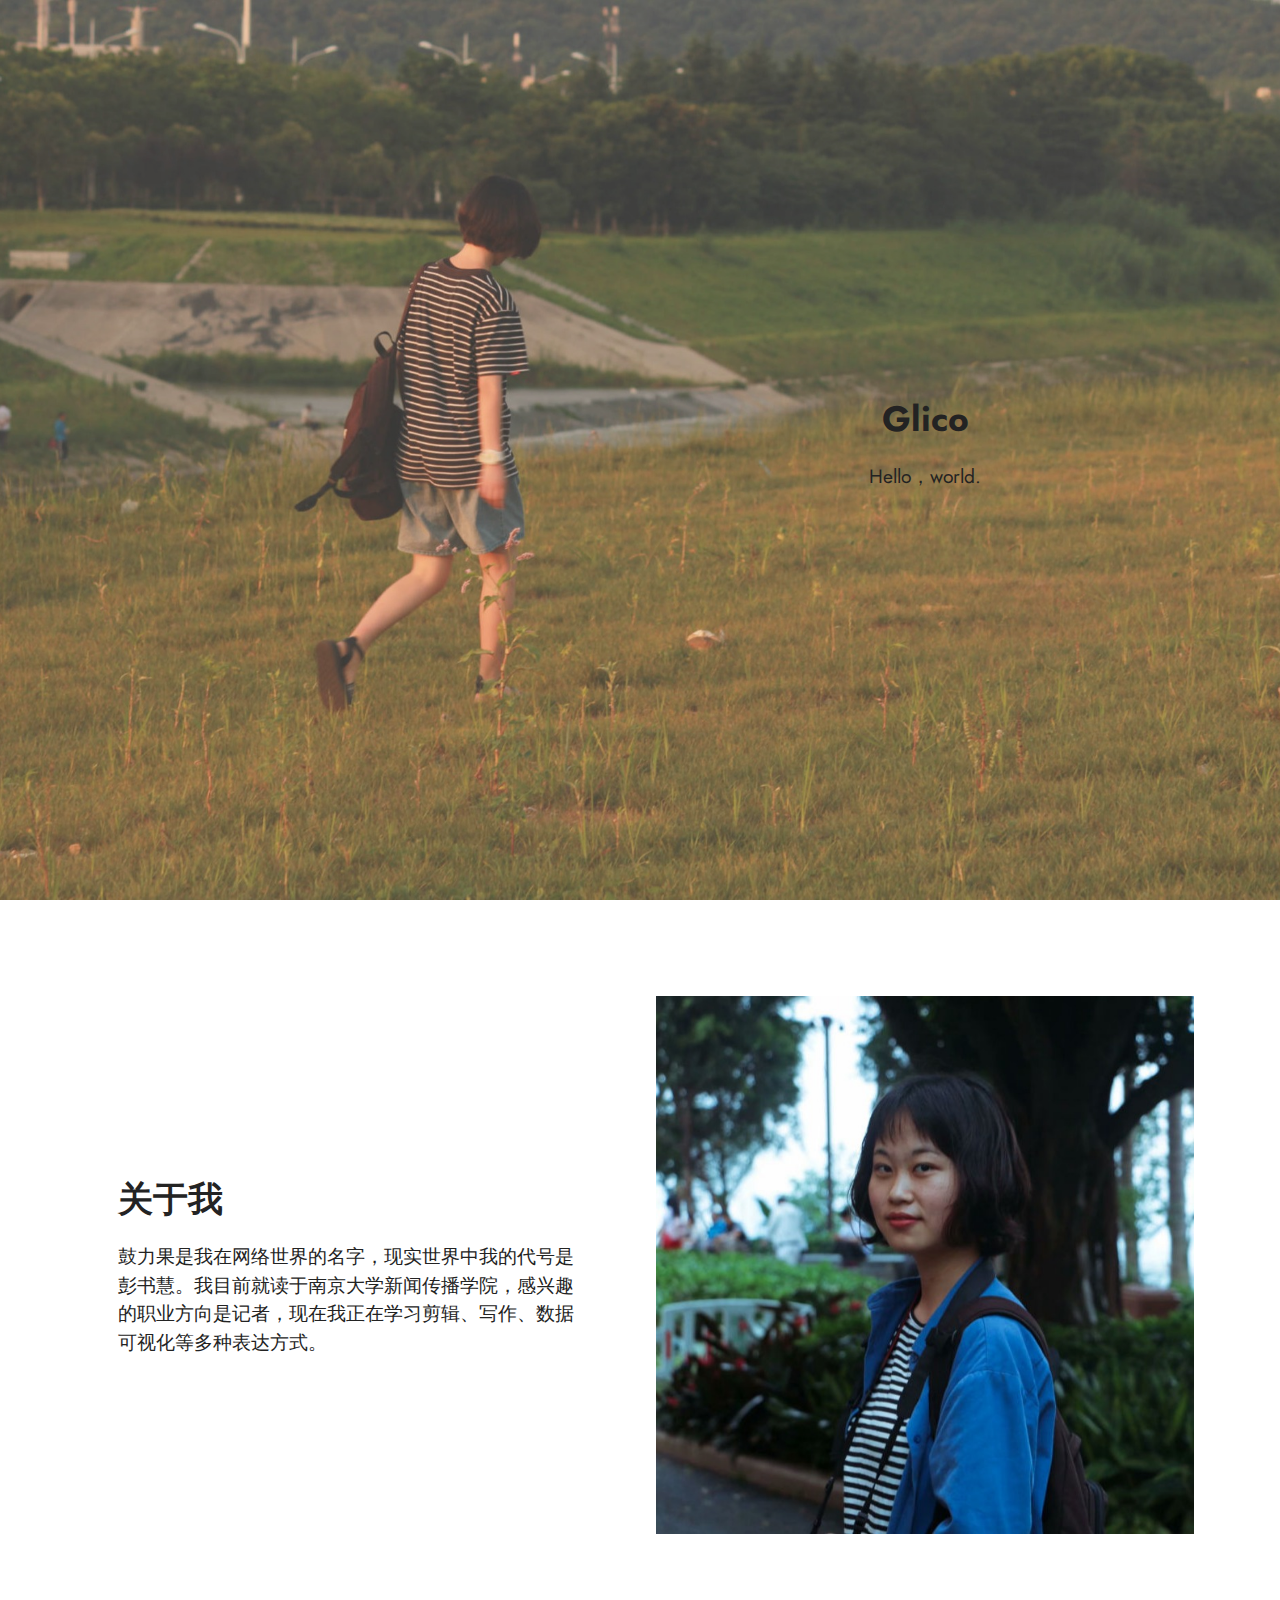
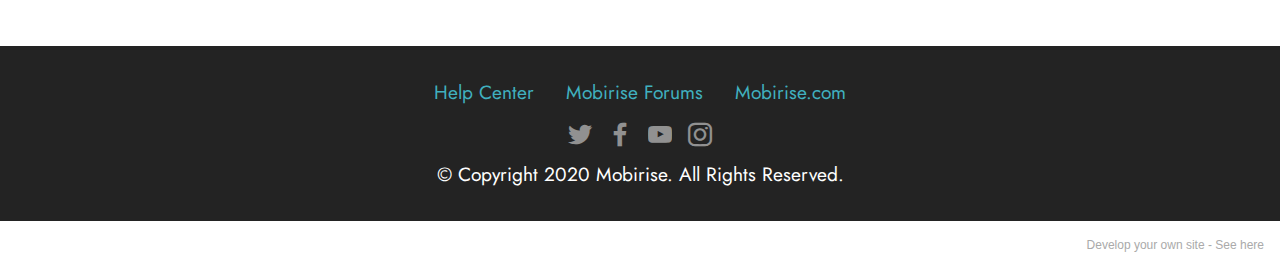
==== index.html @ 505bf42c "1st" ====
<!DOCTYPE html>
<html  >
<head>
  <!-- Site made with Mobirise Website Builder v5.1.4, https://mobirise.com -->
  <meta charset="UTF-8">
  <meta http-equiv="X-UA-Compatible" content="IE=edge">
  <meta name="generator" content="Mobirise v5.1.4, mobirise.com">
  <meta name="viewport" content="width=device-width, initial-scale=1, minimum-scale=1">
  <link rel="shortcut icon" href="assets/images/logo5.png" type="image/x-icon">
  <meta name="description" content="">
  
  
  <title>Github个人网站</title>
  <link rel="stylesheet" href="assets/tether/tether.min.css">
  <link rel="stylesheet" href="assets/bootstrap/css/bootstrap.min.css">
  <link rel="stylesheet" href="assets/bootstrap/css/bootstrap-grid.min.css">
  <link rel="stylesheet" href="assets/bootstrap/css/bootstrap-reboot.min.css">
  <link rel="stylesheet" href="assets/socicon/css/styles.css">
  <link rel="stylesheet" href="assets/theme/css/style.css">
  <link rel="preload" as="style" href="assets/mobirise/css/mbr-additional.css"><link rel="stylesheet" href="assets/mobirise/css/mbr-additional.css" type="text/css">
  
  
  
  
</head>
<body>
  
  <section class="header3 cid-saPXo92WMs mbr-fullscreen" id="header3-p">

    

    <div class="mbr-overlay" style="opacity: 0.2; background-color: rgb(255, 255, 255);"></div>

    <div class="align-center container">
        <div class="row justify-content-end">
            <div class="col-12 col-lg-6">
                <h1 class="mbr-section-title mbr-fonts-style mb-3 display-5"><strong>Glico</strong></h1>
                
                <p class="mbr-text mbr-fonts-style display-7">Hello，world.</p><p></p><p></p>
                
            </div>
        </div>
    </div>
</section>

<section class="image2 cid-saPY6BIhew" id="image2-s">
    

    

    <div class="container">
        <div class="row align-items-center">
            <div class="col-12 col-lg-6">
                <div class="image-wrapper">
                    <img src="assets/images/psb2-1-1076x717.jpeg" alt="Mobirise">
                    <p class="mbr-description mbr-fonts-style mt-2 align-center display-4"></p>
                </div>
            </div>
            <div class="col-12 col-lg">
                <div class="text-wrapper">
                    <h3 class="mbr-section-title mbr-fonts-style mb-3 display-5">
                        <strong>关于我</strong></h3>
                    <p class="mbr-text mbr-fonts-style display-7">鼓力果是我在网络世界的名字，现实世界中我的代号是彭书慧。我目前就读于南京大学新闻传播学院，感兴趣的职业方向是记者，现在我正在学习剪辑、写作、数据可视化等多种表达方式。<br></p>
                </div>
            </div>
        </div>
    </div>
</section>

<section class="footer3 cid-s48P1Icc8J" once="footers" id="footer3-i">

    

    

    <div class="container">
        <div class="media-container-row align-center mbr-white">
            <div class="row row-links">
                <ul class="foot-menu">
                    
                    
                    
                    
                    
                <li class="foot-menu-item mbr-fonts-style display-7"><a href="https://mobirise.com/help/" class="text-success">Help Center</a></li><li class="foot-menu-item mbr-fonts-style display-7"><a href="http://forums.mobirise.com/" class="text-success">Mobirise Forums</a></li><li class="foot-menu-item mbr-fonts-style display-7"><a href="https://mobirise.com/" class="text-success">Mobirise.com</a></li></ul>
            </div>
            <div class="row social-row">
                <div class="social-list align-right pb-2">
                    
                    
                    
                    
                    
                    
                <div class="soc-item">
                        <a href="https://twitter.com/mobirise" target="_blank">
                            <span class="socicon-twitter socicon mbr-iconfont mbr-iconfont-social"></span>
                        </a>
                    </div><div class="soc-item">
                        <a href="https://www.facebook.com/pages/Mobirise/1616226671953247" target="_blank">
                            <span class="socicon-facebook socicon mbr-iconfont mbr-iconfont-social"></span>
                        </a>
                    </div><div class="soc-item">
                        <a href="https://www.youtube.com/c/mobirise" target="_blank">
                            <span class="socicon-youtube socicon mbr-iconfont mbr-iconfont-social"></span>
                        </a>
                    </div><div class="soc-item">
                        <a href="https://instagram.com/mobirise" target="_blank">
                            <span class="mbr-iconfont mbr-iconfont-social socicon-instagram socicon"></span>
                        </a>
                    </div></div>
            </div>
            <div class="row row-copirayt">
                <p class="mbr-text mb-0 mbr-fonts-style mbr-white align-center display-7">
                    © Copyright 2020 Mobirise. All Rights Reserved.
                </p>
            </div>
        </div>
    </div>
</section><section style="background-color: #fff; font-family: -apple-system, BlinkMacSystemFont, 'Segoe UI', 'Roboto', 'Helvetica Neue', Arial, sans-serif; color:#aaa; font-size:12px; padding: 0; align-items: center; display: flex;"><a href="https://mobirise.site/b" style="flex: 1 1; height: 3rem; padding-left: 1rem;"></a><p style="flex: 0 0 auto; margin:0; padding-right:1rem;">Develop your own site - <a href="https://mobirise.site/w" style="color:#aaa;">See here</a></p></section><script src="assets/web/assets/jquery/jquery.min.js"></script>  <script src="assets/popper/popper.min.js"></script>  <script src="assets/tether/tether.min.js"></script>  <script src="assets/bootstrap/js/bootstrap.min.js"></script>  <script src="assets/smoothscroll/smooth-scroll.js"></script>  <script src="assets/theme/js/script.js"></script>  
  
  
</body>
</html>
---- assets/socicon/css/styles.css ----
@charset "UTF-8";

@font-face {
  font-family: 'Socicon';
  src:  url('../fonts/socicon.eot');
  src:  url('../fonts/socicon.eot?#iefix') format('embedded-opentype'),
    url('../fonts/socicon.woff2') format('woff2'),
    url('../fonts/socicon.ttf') format('truetype'),
    url('../fonts/socicon.woff') format('woff'),
    url('../fonts/socicon.svg#socicon') format('svg');
  font-weight: normal;
  font-style: normal;
}

[data-icon]:before {
  font-family: "socicon" !important;
  content: attr(data-icon);
  font-style: normal !important;
  font-weight: normal !important;
  font-variant: normal !important;
  text-transform: none !important;
  speak: none;
  line-height: 1;
  -webkit-font-smoothing: antialiased;
  -moz-osx-font-smoothing: grayscale;
}

[class^="socicon-"], [class*=" socicon-"] {
  /* use !important to prevent issues with browser extensions that change fonts */
  font-family: 'Socicon' !important;
  speak: none;
  font-style: normal;
  font-weight: normal;
  font-variant: normal;
  text-transform: none;
  line-height: 1;

  /* Better Font Rendering =========== */
  -webkit-font-smoothing: antialiased;
  -moz-osx-font-smoothing: grayscale;
}

.socicon-eitaa:before {
  content: "\e97c";
}
.socicon-soroush:before {
  content: "\e97d";
}
.socicon-bale:before {
  content: "\e97e";
}
.socicon-zazzle:before {
  content: "\e97b";
}
.socicon-society6:before {
  content: "\e97a";
}
.socicon-redbubble:before {
  content: "\e979";
}
.socicon-avvo:before {
  content: "\e978";
}
.socicon-stitcher:before {
  content: "\e977";
}
.socicon-googlehangouts:before {
  content: "\e974";
}
.socicon-dlive:before {
  content: "\e975";
}
.socicon-vsco:before {
  content: "\e976";
}
.socicon-flipboard:before {
  content: "\e973";
}
.socicon-ubuntu:before {
  content: "\e958";
}
.socicon-artstation:before {
  content: "\e959";
}
.socicon-invision:before {
  content: "\e95a";
}
.socicon-torial:before {
  content: "\e95b";
}
.socicon-collectorz:before {
  content: "\e95c";
}
.socicon-seenthis:before {
  content: "\e95d";
}
.socicon-googleplaymusic:before {
  content: "\e95e";
}
.socicon-debian:before {
  content: "\e95f";
}
.socicon-filmfreeway:before {
  content: "\e960";
}
.socicon-gnome:before {
  content: "\e961";
}
.socicon-itchio:before {
  content: "\e962";
}
.socicon-jamendo:before {
  content: "\e963";
}
.socicon-mix:before {
  content: "\e964";
}
.socicon-sharepoint:before {
  content: "\e965";
}
.socicon-tinder:before {
  content: "\e966";
}
.socicon-windguru:before {
  content: "\e967";
}
.socicon-cdbaby:before {
  content: "\e968";
}
.socicon-elementaryos:before {
  content: "\e969";
}
.socicon-stage32:before {
  content: "\e96a";
}
.socicon-tiktok:before {
  content: "\e96b";
}
.socicon-gitter:before {
  content: "\e96c";
}
.socicon-letterboxd:before {
  content: "\e96d";
}
.socicon-threema:before {
  content: "\e96e";
}
.socicon-splice:before {
  content: "\e96f";
}
.socicon-metapop:before {
  content: "\e970";
}
.socicon-naver:before {
  content: "\e971";
}
.socicon-remote:before {
  content: "\e972";
}
.socicon-internet:before {
  content: "\e957";
}
.socicon-moddb:before {
  content: "\e94b";
}
.socicon-indiedb:before {
  content: "\e94c";
}
.socicon-traxsource:before {
  content: "\e94d";
}
.socicon-gamefor:before {
  content: "\e94e";
}
.socicon-pixiv:before {
  content: "\e94f";
}
.socicon-myanimelist:before {
  content: "\e950";
}
.socicon-blackberry:before {
  content: "\e951";
}
.socicon-wickr:before {
  content: "\e952";
}
.socicon-spip:before {
  content: "\e953";
}
.socicon-napster:before {
  content: "\e954";
}
.socicon-beatport:before {
  content: "\e955";
}
.socicon-hackerone:before {
  content: "\e956";
}
.socicon-hackernews:before {
  content: "\e946";
}
.socicon-smashwords:before {
  content: "\e947";
}
.socicon-kobo:before {
  content: "\e948";
}
.socicon-bookbub:before {
  content: "\e949";
}
.socicon-mailru:before {
  content: "\e94a";
}
.socicon-gitlab:before {
  content: "\e945";
}
.socicon-instructables:before {
  content: "\e944";
}
.socicon-portfolio:before {
  content: "\e943";
}
.socicon-codered:before {
  content: "\e940";
}
.socicon-origin:before {
  content: "\e941";
}
.socicon-nextdoor:before {
  content: "\e942";
}
.socicon-udemy:before {
  content: "\e93f";
}
.socicon-livemaster:before {
  content: "\e93e";
}
.socicon-crunchbase:before {
  content: "\e93b";
}
.socicon-homefy:before {
  content: "\e93c";
}
.socicon-calendly:before {
  content: "\e93d";
}
.socicon-realtor:before {
  content: "\e90f";
}
.socicon-tidal:before {
  content: "\e910";
}
.socicon-qobuz:before {
  content: "\e911";
}
.socicon-natgeo:before {
  content: "\e912";
}
.socicon-mastodon:before {
  content: "\e913";
}
.socicon-unsplash:before {
  content: "\e914";
}
.socicon-homeadvisor:before {
  content: "\e915";
}
.socicon-angieslist:before {
  content: "\e916";
}
.socicon-codepen:before {
  content: "\e917";
}
.socicon-slack:before {
  content: "\e918";
}
.socicon-openaigym:before {
  content: "\e919";
}
.socicon-logmein:before {
  content: "\e91a";
}
.socicon-fiverr:before {
  content: "\e91b";
}
.socicon-gotomeeting:before {
  content: "\e91c";
}
.socicon-aliexpress:before {
  content: "\e91d";
}
.socicon-guru:before {
  content: "\e91e";
}
.socicon-appstore:before {
  content: "\e91f";
}
.socicon-homes:before {
  content: "\e920";
}
.socicon-zoom:before {
  content: "\e921";
}
.socicon-alibaba:before {
  content: "\e922";
}
.socicon-craigslist:before {
  content: "\e923";
}
.socicon-wix:before {
  content: "\e924";
}
.socicon-redfin:before {
  content: "\e925";
}
.socicon-googlecalendar:before {
  content: "\e926";
}
.socicon-shopify:before {
  content: "\e927";
}
.socicon-freelancer:before {
  content: "\e928";
}
.socicon-seedrs:before {
  content: "\e929";
}
.socicon-bing:before {
  content: "\e92a";
}
.socicon-doodle:before {
  content: "\e92b";
}
.socicon-bonanza:before {
  content: "\e92c";
}
.socicon-squarespace:before {
  content: "\e92d";
}
.socicon-toptal:before {
  content: "\e92e";
}
.socicon-gust:before {
  content: "\e92f";
}
.socicon-ask:before {
  content: "\e930";
}
.socicon-trulia:before {
  content: "\e931";
}
.socicon-loomly:before {
  content: "\e932";
}
.socicon-ghost:before {
  content: "\e933";
}
.socicon-upwork:before {
  content: "\e934";
}
.socicon-fundable:before {
  content: "\e935";
}
.socicon-booking:before {
  content: "\e936";
}
.socicon-googlemaps:before {
  content: "\e937";
}
.socicon-zillow:before {
  content: "\e938";
}
.socicon-niconico:before {
  content: "\e939";
}
.socicon-toneden:before {
  content: "\e93a";
}
.socicon-augment:before {
  content: "\e908";
}
.socicon-bitbucket:before {
  content: "\e909";
}
.socicon-fyuse:before {
  content: "\e90a";
}
.socicon-yt-gaming:before {
  content: "\e90b";
}
.socicon-sketchfab:before {
  content: "\e90c";
}
.socicon-mobcrush:before {
  content: "\e90d";
}
.socicon-microsoft:before {
  content: "\e90e";
}
.socicon-pandora:before {
  content: "\e907";
}
.socicon-messenger:before {
  content: "\e906";
}
.socicon-gamewisp:before {
  content: "\e905";
}
.socicon-bloglovin:before {
  content: "\e904";
}
.socicon-tunein:before {
  content: "\e903";
}
.socicon-gamejolt:before {
  content: "\e901";
}
.socicon-trello:before {
  content: "\e902";
}
.socicon-spreadshirt:before {
  content: "\e900";
}
.socicon-500px:before {
  content: "\e000";
}
.socicon-8tracks:before {
  content: "\e001";
}
.socicon-airbnb:before {
  content: "\e002";
}
.socicon-alliance:before {
  content: "\e003";
}
.socicon-amazon:before {
  content: "\e004";
}
.socicon-amplement:before {
  content: "\e005";
}
.socicon-android:before {
  content: "\e006";
}
.socicon-angellist:before {
  content: "\e007";
}
.socicon-apple:before {
  content: "\e008";
}
.socicon-appnet:before {
  content: "\e009";
}
.socicon-baidu:before {
  content: "\e00a";
}
.socicon-bandcamp:before {
  content: "\e00b";
}
.socicon-battlenet:before {
  content: "\e00c";
}
.socicon-mixer:before {
  content: "\e00d";
}
.socicon-bebee:before {
  content: "\e00e";
}
.socicon-bebo:before {
  content: "\e00f";
}
.socicon-behance:before {
  content: "\e010";
}
.socicon-blizzard:before {
  content: "\e011";
}
.socicon-blogger:before {
  content: "\e012";
}
.socicon-buffer:before {
  content: "\e013";
}
.socicon-chrome:before {
  content: "\e014";
}
.socicon-coderwall:before {
  content: "\e015";
}
.socicon-curse:before {
  content: "\e016";
}
.socicon-dailymotion:before {
  content: "\e017";
}
.socicon-deezer:before {
  content: "\e018";
}
.socicon-delicious:before {
  content: "\e019";
}
.socicon-deviantart:before {
  content: "\e01a";
}
.socicon-diablo:before {
  content: "\e01b";
}
.socicon-digg:before {
  content: "\e01c";
}
.socicon-discord:before {
  content: "\e01d";
}
.socicon-disqus:before {
  content: "\e01e";
}
.socicon-douban:before {
  content: "\e01f";
}
.socicon-draugiem:before {
  content: "\e020";
}
.socicon-dribbble:before {
  content: "\e021";
}
.socicon-drupal:before {
  content: "\e022";
}
.socicon-ebay:before {
  content: "\e023";
}
.socicon-ello:before {
  content: "\e024";
}
.socicon-endomodo:before {
  content: "\e025";
}
.socicon-envato:before {
  content: "\e026";
}
.socicon-etsy:before {
  content: "\e027";
}
.socicon-facebook:before {
  content: "\e028";
}
.socicon-feedburner:before {
  content: "\e029";
}
.socicon-filmweb:before {
  content: "\e02a";
}
.socicon-firefox:before {
  content: "\e02b";
}
.socicon-flattr:before {
  content: "\e02c";
}
.socicon-flickr:before {
  content: "\e02d";
}
.socicon-formulr:before {
  content: "\e02e";
}
.socicon-forrst:before {
  content: "\e02f";
}
.socicon-foursquare:before {
  content: "\e030";
}
.socicon-friendfeed:before {
  content: "\e031";
}
.socicon-github:before {
  content: "\e032";
}
.socicon-goodreads:before {
  content: "\e033";
}
.socicon-google:before {
  content: "\e034";
}
.socicon-googlescholar:before {
  content: "\e035";
}
.socicon-googlegroups:before {
  content: "\e036";
}
.socicon-googlephotos:before {
  content: "\e037";
}
.socicon-googleplus:before {
  content: "\e038";
}
.socicon-grooveshark:before {
  content: "\e039";
}
.socicon-hackerrank:before {
  content: "\e03a";
}
.socicon-hearthstone:before {
  content: "\e03b";
}
.socicon-hellocoton:before {
  content: "\e03c";
}
.socicon-heroes:before {
  content: "\e03d";
}
.socicon-smashcast:before {
  content: "\e03e";
}
.socicon-horde:before {
  content: "\e03f";
}
.socicon-houzz:before {
  content: "\e040";
}
.socicon-icq:before {
  content: "\e041";
}
.socicon-identica:before {
  content: "\e042";
}
.socicon-imdb:before {
  content: "\e043";
}
.socicon-instagram:before {
  content: "\e044";
}
.socicon-issuu:before {
  content: "\e045";
}
.socicon-istock:before {
  content: "\e046";
}
.socicon-itunes:before {
  content: "\e047";
}
.socicon-keybase:before {
  content: "\e048";
}
.socicon-lanyrd:before {
  content: "\e049";
}
.socicon-lastfm:before {
  content: "\e04a";
}
.socicon-line:before {
  content: "\e04b";
}
.socicon-linkedin:before {
  content: "\e04c";
}
.socicon-livejournal:before {
  content: "\e04d";
}
.socicon-lyft:before {
  content: "\e04e";
}
.socicon-macos:before {
  content: "\e04f";
}
.socicon-mail:before {
  content: "\e050";
}
.socicon-medium:before {
  content: "\e051";
}
.socicon-meetup:before {
  content: "\e052";
}
.socicon-mixcloud:before {
  content: "\e053";
}
.socicon-modelmayhem:before {
  content: "\e054";
}
.socicon-mumble:before {
  content: "\e055";
}
.socicon-myspace:before {
  content: "\e056";
}
.socicon-newsvine:before {
  content: "\e057";
}
.socicon-nintendo:before {
  content: "\e058";
}
.socicon-npm:before {
  content: "\e059";
}
.socicon-odnoklassniki:before {
  content: "\e05a";
}
.socicon-openid:before {
  content: "\e05b";
}
.socicon-opera:before {
  content: "\e05c";
}
.socicon-outlook:before {
  content: "\e05d";
}
.socicon-overwatch:before {
  content: "\e05e";
}
.socicon-patreon:before {
  content: "\e05f";
}
.socicon-paypal:before {
  content: "\e060";
}
.socicon-periscope:before {
  content: "\e061";
}
.socicon-persona:before {
  content: "\e062";
}
.socicon-pinterest:before {
  content: "\e063";
}
.socicon-play:before {
  content: "\e064";
}
.socicon-player:before {
  content: "\e065";
}
.socicon-playstation:before {
  content: "\e066";
}
.socicon-pocket:before {
  content: "\e067";
}
.socicon-qq:before {
  content: "\e068";
}
.socicon-quora:before {
  content: "\e069";
}
.socicon-raidcall:before {
  content: "\e06a";
}
.socicon-ravelry:before {
  content: "\e06b";
}
.socicon-reddit:before {
  content: "\e06c";
}
.socicon-renren:before {
  content: "\e06d";
}
.socicon-researchgate:before {
  content: "\e06e";
}
.socicon-residentadvisor:before {
  content: "\e06f";
}
.socicon-reverbnation:before {
  content: "\e070";
}
.socicon-rss:before {
  content: "\e071";
}
.socicon-sharethis:before {
  content: "\e072";
}
.socicon-skype:before {
  content: "\e073";
}
.socicon-slideshare:before {
  content: "\e074";
}
.socicon-smugmug:before {
  content: "\e075";
}
.socicon-snapchat:before {
  content: "\e076";
}
.socicon-songkick:before {
  content: "\e077";
}
.socicon-soundcloud:before {
  content: "\e078";
}
.socicon-spotify:before {
  content: "\e079";
}
.socicon-stackexchange:before {
  content: "\e07a";
}
.socicon-stackoverflow:before {
  content: "\e07b";
}
.socicon-starcraft:before {
  content: "\e07c";
}
.socicon-stayfriends:before {
  content: "\e07d";
}
.socicon-steam:before {
  content: "\e07e";
}
.socicon-storehouse:before {
  content: "\e07f";
}
.socicon-strava:before {
  content: "\e080";
}
.socicon-streamjar:before {
  content: "\e081";
}
.socicon-stumbleupon:before {
  content: "\e082";
}
.socicon-swarm:before {
  content: "\e083";
}
.socicon-teamspeak:before {
  content: "\e084";
}
.socicon-teamviewer:before {
  content: "\e085";
}
.socicon-technorati:before {
  content: "\e086";
}
.socicon-telegram:before {
  content: "\e087";
}
.socicon-tripadvisor:before {
  content: "\e088";
}
.socicon-tripit:before {
  content: "\e089";
}
.socicon-triplej:before {
  content: "\e08a";
}
.socicon-tumblr:before {
  content: "\e08b";
}
.socicon-twitch:before {
  content: "\e08c";
}
.socicon-twitter:before {
  content: "\e08d";
}
.socicon-uber:before {
  content: "\e08e";
}
.socicon-ventrilo:before {
  content: "\e08f";
}
.socicon-viadeo:before {
  content: "\e090";
}
.socicon-viber:before {
  content: "\e091";
}
.socicon-viewbug:before {
  content: "\e092";
}
.socicon-vimeo:before {
  content: "\e093";
}
.socicon-vine:before {
  content: "\e094";
}
.socicon-vkontakte:before {
  content: "\e095";
}
.socicon-warcraft:before {
  content: "\e096";
}
.socicon-wechat:before {
  content: "\e097";
}
.socicon-weibo:before {
  content: "\e098";
}
.socicon-whatsapp:before {
  content: "\e099";
}
.socicon-wikipedia:before {
  content: "\e09a";
}
.socicon-windows:before {
  content: "\e09b";
}
.socicon-wordpress:before {
  content: "\e09c";
}
.socicon-wykop:before {
  content: "\e09d";
}
.socicon-xbox:before {
  content: "\e09e";
}
.socicon-xing:before {
  content: "\e09f";
}
.socicon-yahoo:before {
  content: "\e0a0";
}
.socicon-yammer:before {
  content: "\e0a1";
}
.socicon-yandex:before {
  content: "\e0a2";
}
.socicon-yelp:before {
  content: "\e0a3";
}
.socicon-younow:before {
  content: "\e0a4";
}
.socicon-youtube:before {
  content: "\e0a5";
}
.socicon-zapier:before {
  content: "\e0a6";
}
.socicon-zerply:before {
  content: "\e0a7";
}
.socicon-zomato:before {
  content: "\e0a8";
}
.socicon-zynga:before {
  content: "\e0a9";
}
---- assets/theme/css/style.css ----
section {
  background-color: #ffffff;
}

body {
  font-style: normal;
  line-height: 1.5;
  font-weight: 400;
  color: #232323;
  position: relative;
}

section,
.container,
.container-fluid {
  position: relative;
  word-wrap: break-word;
}

a.mbr-iconfont:hover {
  text-decoration: none;
}

.article .lead p,
.article .lead ul,
.article .lead ol,
.article .lead pre,
.article .lead blockquote {
  margin-bottom: 0;
}

a {
  font-style: normal;
  font-weight: 400;
  cursor: pointer;
}

a, a:hover {
  text-decoration: none;
}

.mbr-section-title {
  font-style: normal;
  line-height: 1.3;
}

.mbr-section-subtitle {
  line-height: 1.3;
}

.mbr-text {
  font-style: normal;
  line-height: 1.7;
}

h1,
h2,
h3,
h4,
h5,
h6,
.display-1,
.display-2,
.display-4,
.display-5,
.display-7,
span,
p,
a {
  line-height: 1;
  word-break: break-word;
  word-wrap: break-word;
  font-weight: 400;
}

b,
strong {
  font-weight: bold;
}

input:-webkit-autofill, input:-webkit-autofill:hover, input:-webkit-autofill:focus, input:-webkit-autofill:active {
  transition-delay: 9999s;
  transition-property: background-color, color;
}

textarea[type="hidden"] {
  display: none;
}

section {
  background-position: 50% 50%;
  background-repeat: no-repeat;
  background-size: cover;
}

section .mbr-background-video,
section .mbr-background-video-preview {
  position: absolute;
  bottom: 0;
  left: 0;
  right: 0;
  top: 0;
}

.hidden {
  visibility: hidden;
}

.mbr-z-index20 {
  z-index: 20;
}

/*! Base colors */
.mbr-white {
  color: #ffffff;
}

.mbr-black {
  color: #111111;
}

.mbr-bg-white {
  background-color: #ffffff;
}

.mbr-bg-black {
  background-color: #000000;
}

/*! Text-aligns */
.align-left {
  text-align: left;
}

.align-center {
  text-align: center;
}

.align-right {
  text-align: right;
}

/*! Font-weight  */
.mbr-light {
  font-weight: 300;
}

.mbr-regular {
  font-weight: 400;
}

.mbr-semibold {
  font-weight: 500;
}

.mbr-bold {
  font-weight: 700;
}

/*! Media  */
.media-content {
  flex-basis: 100%;
}

.media-container-row {
  display: flex;
  flex-direction: row;
  flex-wrap: wrap;
  justify-content: center;
  align-content: center;
  align-items: start;
}

.media-container-row .media-size-item {
  width: 400px;
}

.media-container-column {
  display: flex;
  flex-direction: column;
  flex-wrap: wrap;
  justify-content: center;
  align-content: center;
  align-items: stretch;
}

.media-container-column > * {
  width: 100%;
}

@media (min-width: 992px) {
  .media-container-row {
    flex-wrap: nowrap;
  }
}

figure {
  margin-bottom: 0;
  overflow: hidden;
}

figure[mbr-media-size] {
  transition: width 0.1s;
}

img,
iframe {
  display: block;
  width: 100%;
}

.card {
  background-color: transparent;
  border: none;
}

.card-box {
  width: 100%;
}

.card-img {
  text-align: center;
  flex-shrink: 0;
  -webkit-flex-shrink: 0;
}

.media {
  max-width: 100%;
  margin: 0 auto;
}

.mbr-figure {
  align-self: center;
}

.media-container > div {
  max-width: 100%;
}

.mbr-figure img,
.card-img img {
  width: 100%;
}

@media (max-width: 991px) {
  .media-size-item {
    width: auto !important;
  }
  .media {
    width: auto;
  }
  .mbr-figure {
    width: 100% !important;
  }
}

/*! Buttons */
.mbr-section-btn {
  margin-left: -0.6rem;
  margin-right: -0.6rem;
  font-size: 0;
}

.btn {
  font-weight: 600;
  border-width: 1px;
  font-style: normal;
  margin: 0.6rem 0.6rem;
  white-space: normal;
  transition: all 0.2s ease-in-out;
  display: inline-flex;
  align-items: center;
  justify-content: center;
  word-break: break-word;
}

.btn-sm {
  font-weight: 600;
  letter-spacing: 0px;
  transition: all 0.3s ease-in-out;
}

.btn-md {
  font-weight: 600;
  letter-spacing: 0px;
  transition: all 0.3s ease-in-out;
}

.btn-lg {
  font-weight: 600;
  letter-spacing: 0px;
  transition: all 0.3s ease-in-out;
}

.btn-form {
  margin: 0;
}

.btn-form:hover {
  cursor: pointer;
}

nav .mbr-section-btn {
  margin-left: 0rem;
  margin-right: 0rem;
}

/*! Btn icon margin */
.btn .mbr-iconfont,
.btn.btn-sm .mbr-iconfont {
  order: 1;
  cursor: pointer;
  margin-left: 0.5rem;
  vertical-align: sub;
}

.btn.btn-md .mbr-iconfont,
.btn.btn-md .mbr-iconfont {
  margin-left: 0.8rem;
}

.mbr-regular {
  font-weight: 400;
}

.mbr-semibold {
  font-weight: 500;
}

.mbr-bold {
  font-weight: 700;
}

[type="submit"] {
  -webkit-appearance: none;
}

/*! Full-screen */
.mbr-fullscreen .mbr-overlay {
  min-height: 100vh;
}

.mbr-fullscreen {
  display: flex;
  display: -moz-flex;
  display: -ms-flex;
  display: -o-flex;
  align-items: center;
  min-height: 100vh;
  padding-top: 3rem;
  padding-bottom: 3rem;
}

/*! Map */
.map {
  height: 25rem;
  position: relative;
}

.map iframe {
  width: 100%;
  height: 100%;
}

/*! Scroll to top arrow */
.mbr-arrow-up {
  bottom: 25px;
  right: 90px;
  position: fixed;
  text-align: right;
  z-index: 5000;
  color: #ffffff;
  font-size: 32px;
}

.mbr-arrow-up a {
  background: rgba(0, 0, 0, 0.2);
  border-radius: 50%;
  color: #fff;
  display: inline-block;
  height: 60px;
  width: 60px;
  outline-style: none !important;
  position: relative;
  text-decoration: none;
  transition: all 0.3s ease-in-out;
  cursor: pointer;
  text-align: center;
}

.mbr-arrow-up a:hover {
  background-color: rgba(0, 0, 0, 0.4);
}

.mbr-arrow-up a i {
  line-height: 60px;
}

.mbr-arrow-up-icon {
  display: block;
  color: #fff;
}

.mbr-arrow-up-icon::before {
  content: "\203a";
  display: inline-block;
  font-family: serif;
  font-size: 32px;
  line-height: 1;
  font-style: normal;
  position: relative;
  top: 6px;
  left: -4px;
  -webkit-transform: rotate(-90deg);
          transform: rotate(-90deg);
}

/*! Arrow Down */
.mbr-arrow {
  position: absolute;
  bottom: 45px;
  left: 50%;
  width: 60px;
  height: 60px;
  cursor: pointer;
  background-color: rgba(80, 80, 80, 0.5);
  border-radius: 50%;
  -webkit-transform: translateX(-50%);
          transform: translateX(-50%);
}

@media (max-width: 767px) {
  .mbr-arrow {
    display: none;
  }
}

.mbr-arrow > a {
  display: inline-block;
  text-decoration: none;
  outline-style: none;
  -webkit-animation: arrowdown 1.7s ease-in-out infinite;
          animation: arrowdown 1.7s ease-in-out infinite;
  color: #ffffff;
}

.mbr-arrow > a > i {
  position: absolute;
  top: -2px;
  left: 15px;
  font-size: 2rem;
}

#scrollToTop a i::before {
  content: "";
  position: absolute;
  display: block;
  border-bottom: 3px solid #fff;
  border-left: 3px solid #fff;
  width: 40%;
  height: 40%;
  left: 50%;
  top: 50%;
  -webkit-transform: rotate(135deg);
  transform: translateY(-30%) translateX(-50%) rotate(135deg);
}

@keyframes arrowdown {
  0% {
    -webkit-transform: translateY(0px);
            transform: translateY(0px);
  }
  50% {
    -webkit-transform: translateY(-5px);
            transform: translateY(-5px);
  }
  100% {
    -webkit-transform: translateY(0px);
            transform: translateY(0px);
  }
}

@-webkit-keyframes arrowdown {
  0% {
    -webkit-transform: translateY(0px);
            transform: translateY(0px);
  }
  50% {
    -webkit-transform: translateY(-5px);
            transform: translateY(-5px);
  }
  100% {
    -webkit-transform: translateY(0px);
            transform: translateY(0px);
  }
}

@media (max-width: 500px) {
  .mbr-arrow-up {
    left: 50%;
    right: auto;
  }
}

/*Gradients animation*/
@keyframes gradient-animation {
  from {
    background-position: 0% 100%;
    -webkit-animation-timing-function: ease-in-out;
            animation-timing-function: ease-in-out;
  }
  to {
    background-position: 100% 0%;
    -webkit-animation-timing-function: ease-in-out;
            animation-timing-function: ease-in-out;
  }
}

@-webkit-keyframes gradient-animation {
  from {
    background-position: 0% 100%;
    -webkit-animation-timing-function: ease-in-out;
            animation-timing-function: ease-in-out;
  }
  to {
    background-position: 100% 0%;
    -webkit-animation-timing-function: ease-in-out;
            animation-timing-function: ease-in-out;
  }
}

.bg-gradient {
  background-size: 200% 200%;
  animation: gradient-animation 5s infinite alternate;
  -webkit-animation: gradient-animation 5s infinite alternate;
}

.menu .navbar-brand {
  display: -webkit-flex;
}

.menu .navbar-brand span {
  display: flex;
  display: -webkit-flex;
}

.menu .navbar-brand .navbar-caption-wrap {
  display: -webkit-flex;
}

.menu .navbar-brand .navbar-logo img {
  display: -webkit-flex;
}

@media (min-width: 768px) and (max-width: 991px) {
  .menu .navbar-toggleable-sm .navbar-nav {
    display: -ms-flexbox;
  }
}

@media (max-width: 991px) {
  .menu .navbar-collapse {
    max-height: 93.5vh;
  }
  .menu .navbar-collapse.show {
    overflow: auto;
  }
}

@media (min-width: 992px) {
  .menu .navbar-nav.nav-dropdown {
    display: -webkit-flex;
  }
  .menu .navbar-toggleable-sm .navbar-collapse {
    display: -webkit-flex !important;
  }
  .menu .collapsed .navbar-collapse {
    max-height: 93.5vh;
  }
  .menu .collapsed .navbar-collapse.show {
    overflow: auto;
  }
}

@media (max-width: 767px) {
  .menu .navbar-collapse {
    max-height: 80vh;
  }
}

.nav-link .mbr-iconfont {
  margin-right: .5rem;
}

.navbar {
  display: -webkit-flex;
  -webkit-flex-wrap: wrap;
  -webkit-align-items: center;
  -webkit-justify-content: space-between;
}

.navbar-collapse {
  -webkit-flex-basis: 100%;
  -webkit-flex-grow: 1;
  -webkit-align-items: center;
}

.nav-dropdown .link {
  padding: 0.667em 1.667em !important;
  margin: 0 !important;
}

.nav {
  display: -webkit-flex;
  -webkit-flex-wrap: wrap;
}

.row {
  display: -webkit-flex;
  -webkit-flex-wrap: wrap;
}

.justify-content-center {
  -webkit-justify-content: center;
}

.form-inline {
  display: -webkit-flex;
}

.card-wrapper {
  -webkit-flex: 1;
}

.carousel-control {
  z-index: 10;
  display: -webkit-flex;
}

.carousel-controls {
  display: -webkit-flex;
}

.media {
  display: -webkit-flex;
}

.form-group:focus {
  outline: none;
}

.jq-selectbox__select {
  padding: 7px 0;
  position: relative;
}

.jq-selectbox__dropdown {
  overflow: hidden;
  border-radius: 10px;
  position: absolute;
  top: 100%;
  left: 0 !important;
  width: 100% !important;
}

.jq-selectbox__trigger-arrow {
  right: 0;
  -webkit-transform: translateY(-50%);
          transform: translateY(-50%);
}

.jq-selectbox li {
  padding: 1.07em 0.5em;
}

input[type="range"] {
  padding-left: 0 !important;
  padding-right: 0 !important;
}

.modal-dialog,
.modal-content {
  height: 100%;
}

.modal-dialog .carousel-inner {
  height: calc(100vh - 1.75rem);
}

@media (max-width: 575px) {
  .modal-dialog .carousel-inner {
    height: calc(100vh - 1rem);
  }
}

.carousel-item {
  text-align: center;
}

.carousel-item img {
  margin: auto;
}

.navbar-toggler {
  align-self: flex-start;
  padding: 0.25rem 0.75rem;
  font-size: 1.25rem;
  line-height: 1;
  background: transparent;
  border: 1px solid transparent;
  border-radius: 0.25rem;
}

.navbar-toggler:focus,
.navbar-toggler:hover {
  text-decoration: none;
}

.navbar-toggler-icon {
  display: inline-block;
  width: 1.5em;
  height: 1.5em;
  vertical-align: middle;
  content: "";
  background: no-repeat center center;
  background-size: 100% 100%;
}

.navbar-toggler-left {
  position: absolute;
  left: 1rem;
}

.navbar-toggler-right {
  position: absolute;
  right: 1rem;
}

.card-img {
  width: auto;
}

.menu .navbar.collapsed:not(.beta-menu) {
  flex-direction: column;
}

.carousel-item.active,
.carousel-item-next,
.carousel-item-prev {
  display: flex;
}

.note-air-layout .dropup .dropdown-menu,
.note-air-layout .navbar-fixed-bottom .dropdown .dropdown-menu {
  bottom: initial !important;
}

html,
body {
  height: auto;
  min-height: 100vh;
}

.dropup .dropdown-toggle::after {
  display: none;
}

.form-asterisk {
  font-family: initial;
  position: absolute;
  top: -2px;
  font-weight: normal;
}

.form-control-label {
  position: relative;
  cursor: pointer;
  margin-bottom: 0.357em;
  padding: 0;
}

.alert {
  color: #ffffff;
  border-radius: 0;
  border: 0;
  font-size: 1.1rem;
  line-height: 1.5;
  margin-bottom: 1.875rem;
  padding: 1.25rem;
  position: relative;
  text-align: center;
}

.alert.alert-form::after {
  background-color: inherit;
  bottom: -7px;
  content: "";
  display: block;
  height: 14px;
  left: 50%;
  margin-left: -7px;
  position: absolute;
  -webkit-transform: rotate(45deg);
          transform: rotate(45deg);
  width: 14px;
}

.form-control {
  background-color: #ffffff;
  background-clip: border-box;
  color: #232323;
  line-height: 1rem !important;
  height: auto;
  padding: 0.6rem 1.2rem;
  transition: border-color 0.25s ease 0s;
  border: 1px solid transparent !important;
  border-radius: 4px;
  box-shadow: rgba(0, 0, 0, 0.07) 0px 1px 1px 0px, rgba(0, 0, 0, 0.07) 0px 1px 3px 0px, rgba(0, 0, 0, 0.03) 0px 0px 0px 1px;
}

.form-active .form-control:invalid {
  border-color: red;
}

form .row {
  margin-left: -0.6rem;
  margin-right: -0.6rem;
}

form .row [class*="col"] {
  padding-left: 0.6rem;
  padding-right: 0.6rem;
}

form .mbr-section-btn {
  margin: 0;
  padding-left: 0.6rem;
  padding-right: 0.6rem;
}

form .btn {
  display: flex;
  padding: 0.6rem 1.2rem;
  margin: 0;
}

form .form-check-input {
  margin-top: .5;
}

textarea.form-control {
  line-height: 1.5rem !important;
}

.form-group {
  margin-bottom: 1.2rem;
}

.form-control,
form .btn {
  min-height: 48px;
}

.form-control:focus {
  box-shadow: none;
}

:focus {
  outline: none;
}

.mbr-overlay {
  background-color: #000;
  bottom: 0;
  left: 0;
  opacity: 0.5;
  position: absolute;
  right: 0;
  top: 0;
  z-index: 0;
  pointer-events: none;
}

blockquote {
  font-style: italic;
  padding: 3rem;
  font-size: 1.09rem;
  position: relative;
  border-left: 3px solid;
}

ul,
ol,
pre,
blockquote {
  margin-bottom: 2.3125rem;
}

.mt-4 {
  margin-top: 2rem !important;
}

.mb-4 {
  margin-bottom: 2rem !important;
}

@media (min-width: 992px) {
  .container {
    padding-left: 16px;
    padding-right: 16px;
  }
  .row {
    margin-left: -16px;
    margin-right: -16px;
  }
  .row > [class*="col"] {
    padding-left: 16px;
    padding-right: 16px;
  }
}

@media (min-width: 768px) {
  .container-fluid {
    padding-left: 32px;
    padding-right: 32px;
  }
}

@media (min-width: 768px) and (max-width: 991px) {
  .mbr-container {
    padding-left: 32px;
    padding-right: 32px;
  }
}

@media (max-width: 767px) {
  .mbr-container {
    padding-left: 16px;
    padding-right: 16px;
  }
}

.card-wrapper,
.item-wrapper {
  overflow: hidden;
}

.app-video-wrapper > img {
  opacity: 1;
}
.engine {
	position: absolute;
	text-indent: -2400px;
	text-align: center;
	padding: 0;
	top: 0;
	left: -2400px;
}
---- assets/mobirise/css/mbr-additional.css ----
@import url(https://fonts.googleapis.com/css?family=Jost:100,200,300,400,500,600,700,800,900,100i,200i,300i,400i,500i,600i,700i,800i,900i&display=swap);





body {
  font-family: IBM Plex Sans;
}
.display-1 {
  font-family: 'Jost', sans-serif;
  font-size: 4.6rem;
  line-height: 1.1;
}
.display-1 > .mbr-iconfont {
  font-size: 5.75rem;
}
.display-2 {
  font-family: 'Jost', sans-serif;
  font-size: 3rem;
  line-height: 1.1;
}
.display-2 > .mbr-iconfont {
  font-size: 3.75rem;
}
.display-4 {
  font-family: 'Jost', sans-serif;
  font-size: 1.1rem;
  line-height: 1.5;
}
.display-4 > .mbr-iconfont {
  font-size: 1.375rem;
}
.display-5 {
  font-family: 'Jost', sans-serif;
  font-size: 2.2rem;
  line-height: 1.5;
}
.display-5 > .mbr-iconfont {
  font-size: 2.75rem;
}
.display-7 {
  font-family: 'Jost', sans-serif;
  font-size: 1.2rem;
  line-height: 1.5;
}
.display-7 > .mbr-iconfont {
  font-size: 1.5rem;
}
/* ---- Fluid typography for mobile devices ---- */
/* 1.4 - font scale ratio ( bootstrap == 1.42857 ) */
/* 100vw - current viewport width */
/* (48 - 20)  48 == 48rem == 768px, 20 == 20rem == 320px(minimal supported viewport) */
/* 0.65 - min scale variable, may vary */
@media (max-width: 992px) {
  .display-1 {
    font-size: 3.68rem;
  }
}
@media (max-width: 768px) {
  .display-1 {
    font-size: 3.22rem;
    font-size: calc( 2.26rem + (4.6 - 2.26) * ((100vw - 20rem) / (48 - 20)));
    line-height: calc( 1.1 * (2.26rem + (4.6 - 2.26) * ((100vw - 20rem) / (48 - 20))));
  }
  .display-2 {
    font-size: 2.4rem;
    font-size: calc( 1.7rem + (3 - 1.7) * ((100vw - 20rem) / (48 - 20)));
    line-height: calc( 1.3 * (1.7rem + (3 - 1.7) * ((100vw - 20rem) / (48 - 20))));
  }
  .display-4 {
    font-size: 0.88rem;
    font-size: calc( 1.0350000000000001rem + (1.1 - 1.0350000000000001) * ((100vw - 20rem) / (48 - 20)));
    line-height: calc( 1.4 * (1.0350000000000001rem + (1.1 - 1.0350000000000001) * ((100vw - 20rem) / (48 - 20))));
  }
  .display-5 {
    font-size: 1.76rem;
    font-size: calc( 1.42rem + (2.2 - 1.42) * ((100vw - 20rem) / (48 - 20)));
    line-height: calc( 1.4 * (1.42rem + (2.2 - 1.42) * ((100vw - 20rem) / (48 - 20))));
  }
  .display-7 {
    font-size: 0.96rem;
    font-size: calc( 1.07rem + (1.2 - 1.07) * ((100vw - 20rem) / (48 - 20)));
    line-height: calc( 1.4 * (1.07rem + (1.2 - 1.07) * ((100vw - 20rem) / (48 - 20))));
  }
}
/* Buttons */
.btn {
  padding: 0.6rem 1.2rem;
  border-radius: 4px;
}
.btn-sm {
  padding: 0.6rem 1.2rem;
  border-radius: 4px;
}
.btn-md {
  padding: 0.6rem 1.2rem;
  border-radius: 4px;
}
.btn-lg {
  padding: 1rem 2.6rem;
  border-radius: 4px;
}
.bg-primary {
  background-color: #6592e6 !important;
}
.bg-success {
  background-color: #40b0bf !important;
}
.bg-info {
  background-color: #47b5ed !important;
}
.bg-warning {
  background-color: #ffe161 !important;
}
.bg-danger {
  background-color: #ff9966 !important;
}
.btn-primary,
.btn-primary:active {
  background-color: #6592e6 !important;
  border-color: #6592e6 !important;
  color: #ffffff !important;
  box-shadow: 0 2px 2px 0 rgba(0, 0, 0, 0.2);
}
.btn-primary:hover,
.btn-primary:focus,
.btn-primary.focus,
.btn-primary.active {
  color: #ffffff !important;
  background-color: #2260d2 !important;
  border-color: #2260d2 !important;
  box-shadow: 0 2px 5px 0 rgba(0, 0, 0, 0.2);
}
.btn-primary.disabled,
.btn-primary:disabled {
  color: #ffffff !important;
  background-color: #2260d2 !important;
  border-color: #2260d2 !important;
}
.btn-secondary,
.btn-secondary:active {
  background-color: #ff6666 !important;
  border-color: #ff6666 !important;
  color: #ffffff !important;
  box-shadow: 0 2px 2px 0 rgba(0, 0, 0, 0.2);
}
.btn-secondary:hover,
.btn-secondary:focus,
.btn-secondary.focus,
.btn-secondary.active {
  color: #ffffff !important;
  background-color: #ff0f0f !important;
  border-color: #ff0f0f !important;
  box-shadow: 0 2px 5px 0 rgba(0, 0, 0, 0.2);
}
.btn-secondary.disabled,
.btn-secondary:disabled {
  color: #ffffff !important;
  background-color: #ff0f0f !important;
  border-color: #ff0f0f !important;
}
.btn-info,
.btn-info:active {
  background-color: #47b5ed !important;
  border-color: #47b5ed !important;
  color: #ffffff !important;
  box-shadow: 0 2px 2px 0 rgba(0, 0, 0, 0.2);
}
.btn-info:hover,
.btn-info:focus,
.btn-info.focus,
.btn-info.active {
  color: #ffffff !important;
  background-color: #148cca !important;
  border-color: #148cca !important;
  box-shadow: 0 2px 5px 0 rgba(0, 0, 0, 0.2);
}
.btn-info.disabled,
.btn-info:disabled {
  color: #ffffff !important;
  background-color: #148cca !important;
  border-color: #148cca !important;
}
.btn-success,
.btn-success:active {
  background-color: #40b0bf !important;
  border-color: #40b0bf !important;
  color: #ffffff !important;
  box-shadow: 0 2px 2px 0 rgba(0, 0, 0, 0.2);
}
.btn-success:hover,
.btn-success:focus,
.btn-success.focus,
.btn-success.active {
  color: #ffffff !important;
  background-color: #2a747e !important;
  border-color: #2a747e !important;
  box-shadow: 0 2px 5px 0 rgba(0, 0, 0, 0.2);
}
.btn-success.disabled,
.btn-success:disabled {
  color: #ffffff !important;
  background-color: #2a747e !important;
  border-color: #2a747e !important;
}
.btn-warning,
.btn-warning:active {
  background-color: #ffe161 !important;
  border-color: #ffe161 !important;
  color: #614f00 !important;
  box-shadow: 0 2px 2px 0 rgba(0, 0, 0, 0.2);
}
.btn-warning:hover,
.btn-warning:focus,
.btn-warning.focus,
.btn-warning.active {
  color: #0a0800 !important;
  background-color: #ffd10a !important;
  border-color: #ffd10a !important;
  box-shadow: 0 2px 5px 0 rgba(0, 0, 0, 0.2);
}
.btn-warning.disabled,
.btn-warning:disabled {
  color: #614f00 !important;
  background-color: #ffd10a !important;
  border-color: #ffd10a !important;
}
.btn-danger,
.btn-danger:active {
  background-color: #ff9966 !important;
  border-color: #ff9966 !important;
  color: #ffffff !important;
  box-shadow: 0 2px 2px 0 rgba(0, 0, 0, 0.2);
}
.btn-danger:hover,
.btn-danger:focus,
.btn-danger.focus,
.btn-danger.active {
  color: #ffffff !important;
  background-color: #ff5f0f !important;
  border-color: #ff5f0f !important;
  box-shadow: 0 2px 5px 0 rgba(0, 0, 0, 0.2);
}
.btn-danger.disabled,
.btn-danger:disabled {
  color: #ffffff !important;
  background-color: #ff5f0f !important;
  border-color: #ff5f0f !important;
}
.btn-white,
.btn-white:active {
  background-color: #fafafa !important;
  border-color: #fafafa !important;
  color: #7a7a7a !important;
  box-shadow: 0 2px 2px 0 rgba(0, 0, 0, 0.2);
}
.btn-white:hover,
.btn-white:focus,
.btn-white.focus,
.btn-white.active {
  color: #4f4f4f !important;
  background-color: #cfcfcf !important;
  border-color: #cfcfcf !important;
  box-shadow: 0 2px 5px 0 rgba(0, 0, 0, 0.2);
}
.btn-white.disabled,
.btn-white:disabled {
  color: #7a7a7a !important;
  background-color: #cfcfcf !important;
  border-color: #cfcfcf !important;
}
.btn-black,
.btn-black:active {
  background-color: #232323 !important;
  border-color: #232323 !important;
  color: #ffffff !important;
  box-shadow: 0 2px 2px 0 rgba(0, 0, 0, 0.2);
}
.btn-black:hover,
.btn-black:focus,
.btn-black.focus,
.btn-black.active {
  color: #ffffff !important;
  background-color: #000000 !important;
  border-color: #000000 !important;
  box-shadow: 0 2px 5px 0 rgba(0, 0, 0, 0.2);
}
.btn-black.disabled,
.btn-black:disabled {
  color: #ffffff !important;
  background-color: #000000 !important;
  border-color: #000000 !important;
}
.btn-primary-outline,
.btn-primary-outline:active {
  background-color: transparent !important;
  border-color: transparent;
  color: #6592e6;
}
.btn-primary-outline:hover,
.btn-primary-outline:focus,
.btn-primary-outline.focus,
.btn-primary-outline.active {
  color: #2260d2 !important;
  background-color: transparent!important;
  border-color: transparent!important;
  box-shadow: none!important;
}
.btn-primary-outline.disabled,
.btn-primary-outline:disabled {
  color: #ffffff !important;
  background-color: #6592e6 !important;
  border-color: #6592e6 !important;
}
.btn-secondary-outline,
.btn-secondary-outline:active {
  background-color: transparent !important;
  border-color: transparent;
  color: #ff6666;
}
.btn-secondary-outline:hover,
.btn-secondary-outline:focus,
.btn-secondary-outline.focus,
.btn-secondary-outline.active {
  color: #ff0f0f !important;
  background-color: transparent!important;
  border-color: transparent!important;
  box-shadow: none!important;
}
.btn-secondary-outline.disabled,
.btn-secondary-outline:disabled {
  color: #ffffff !important;
  background-color: #ff6666 !important;
  border-color: #ff6666 !important;
}
.btn-info-outline,
.btn-info-outline:active {
  background-color: transparent !important;
  border-color: transparent;
  color: #47b5ed;
}
.btn-info-outline:hover,
.btn-info-outline:focus,
.btn-info-outline.focus,
.btn-info-outline.active {
  color: #148cca !important;
  background-color: transparent!important;
  border-color: transparent!important;
  box-shadow: none!important;
}
.btn-info-outline.disabled,
.btn-info-outline:disabled {
  color: #ffffff !important;
  background-color: #47b5ed !important;
  border-color: #47b5ed !important;
}
.btn-success-outline,
.btn-success-outline:active {
  background-color: transparent !important;
  border-color: transparent;
  color: #40b0bf;
}
.btn-success-outline:hover,
.btn-success-outline:focus,
.btn-success-outline.focus,
.btn-success-outline.active {
  color: #2a747e !important;
  background-color: transparent!important;
  border-color: transparent!important;
  box-shadow: none!important;
}
.btn-success-outline.disabled,
.btn-success-outline:disabled {
  color: #ffffff !important;
  background-color: #40b0bf !important;
  border-color: #40b0bf !important;
}
.btn-warning-outline,
.btn-warning-outline:active {
  background-color: transparent !important;
  border-color: transparent;
  color: #ffe161;
}
.btn-warning-outline:hover,
.btn-warning-outline:focus,
.btn-warning-outline.focus,
.btn-warning-outline.active {
  color: #ffd10a !important;
  background-color: transparent!important;
  border-color: transparent!important;
  box-shadow: none!important;
}
.btn-warning-outline.disabled,
.btn-warning-outline:disabled {
  color: #614f00 !important;
  background-color: #ffe161 !important;
  border-color: #ffe161 !important;
}
.btn-danger-outline,
.btn-danger-outline:active {
  background-color: transparent !important;
  border-color: transparent;
  color: #ff9966;
}
.btn-danger-outline:hover,
.btn-danger-outline:focus,
.btn-danger-outline.focus,
.btn-danger-outline.active {
  color: #ff5f0f !important;
  background-color: transparent!important;
  border-color: transparent!important;
  box-shadow: none!important;
}
.btn-danger-outline.disabled,
.btn-danger-outline:disabled {
  color: #ffffff !important;
  background-color: #ff9966 !important;
  border-color: #ff9966 !important;
}
.btn-black-outline,
.btn-black-outline:active {
  background-color: transparent !important;
  border-color: transparent;
  color: #232323;
}
.btn-black-outline:hover,
.btn-black-outline:focus,
.btn-black-outline.focus,
.btn-black-outline.active {
  color: #000000 !important;
  background-color: transparent!important;
  border-color: transparent!important;
  box-shadow: none!important;
}
.btn-black-outline.disabled,
.btn-black-outline:disabled {
  color: #ffffff !important;
  background-color: #232323 !important;
  border-color: #232323 !important;
}
.btn-white-outline,
.btn-white-outline:active {
  background-color: transparent !important;
  border-color: transparent;
  color: #fafafa;
}
.btn-white-outline:hover,
.btn-white-outline:focus,
.btn-white-outline.focus,
.btn-white-outline.active {
  color: #cfcfcf !important;
  background-color: transparent!important;
  border-color: transparent!important;
  box-shadow: none!important;
}
.btn-white-outline.disabled,
.btn-white-outline:disabled {
  color: #7a7a7a !important;
  background-color: #fafafa !important;
  border-color: #fafafa !important;
}
.text-primary {
  color: #6592e6 !important;
}
.text-secondary {
  color: #ff6666 !important;
}
.text-success {
  color: #40b0bf !important;
}
.text-info {
  color: #47b5ed !important;
}
.text-warning {
  color: #ffe161 !important;
}
.text-danger {
  color: #ff9966 !important;
}
.text-white {
  color: #fafafa !important;
}
.text-black {
  color: #232323 !important;
}
a.text-primary:hover,
a.text-primary:focus,
a.text-primary.active {
  color: #205ac5 !important;
}
a.text-secondary:hover,
a.text-secondary:focus,
a.text-secondary.active {
  color: #ff0000 !important;
}
a.text-success:hover,
a.text-success:focus,
a.text-success.active {
  color: #266a73 !important;
}
a.text-info:hover,
a.text-info:focus,
a.text-info.active {
  color: #1283bc !important;
}
a.text-warning:hover,
a.text-warning:focus,
a.text-warning.active {
  color: #facb00 !important;
}
a.text-danger:hover,
a.text-danger:focus,
a.text-danger.active {
  color: #ff5500 !important;
}
a.text-white:hover,
a.text-white:focus,
a.text-white.active {
  color: #c7c7c7 !important;
}
a.text-black:hover,
a.text-black:focus,
a.text-black.active {
  color: #000000 !important;
}
a[class*="text-"]:not(.nav-link):not(.dropdown-item):not([role]) {
  position: relative;
  background-image: transparent;
  background-size: 10000px 2px;
  background-repeat: no-repeat;
  background-position: 0px 1.2em;
  background-position: -10000px 1.2em;
}
a[class*="text-"]:not(.nav-link):not(.dropdown-item):not([role]):hover {
  transition: background-position 2s ease-in-out;
  background-image: linear-gradient(currentColor 50%, currentColor 50%);
  background-position: 0px 1.2em;
}
.nav-tabs .nav-link.active {
  color: #6592e6;
}
.nav-tabs .nav-link:not(.active) {
  color: #232323;
}
.alert-success {
  background-color: #70c770;
}
.alert-info {
  background-color: #47b5ed;
}
.alert-warning {
  background-color: #ffe161;
}
.alert-danger {
  background-color: #ff9966;
}
.mbr-gallery-filter li.active .btn {
  background-color: #6592e6;
  border-color: #6592e6;
  color: #ffffff;
}
.mbr-gallery-filter li.active .btn:focus {
  box-shadow: none;
}
a,
a:hover {
  color: #6592e6;
}
.mbr-plan-header.bg-primary .mbr-plan-subtitle,
.mbr-plan-header.bg-primary .mbr-plan-price-desc {
  color: #ffffff;
}
.mbr-plan-header.bg-success .mbr-plan-subtitle,
.mbr-plan-header.bg-success .mbr-plan-price-desc {
  color: #a0d8df;
}
.mbr-plan-header.bg-info .mbr-plan-subtitle,
.mbr-plan-header.bg-info .mbr-plan-price-desc {
  color: #ffffff;
}
.mbr-plan-header.bg-warning .mbr-plan-subtitle,
.mbr-plan-header.bg-warning .mbr-plan-price-desc {
  color: #ffffff;
}
.mbr-plan-header.bg-danger .mbr-plan-subtitle,
.mbr-plan-header.bg-danger .mbr-plan-price-desc {
  color: #ffffff;
}
/* Scroll to top button*/
.scrollToTop_wraper {
  display: none;
}
.form-control {
  font-family: 'Jost', sans-serif;
  font-size: 1.1rem;
  line-height: 1.5;
  font-weight: 400;
}
.form-control > .mbr-iconfont {
  font-size: 1.375rem;
}
.form-control:hover,
.form-control:focus {
  box-shadow: rgba(0, 0, 0, 0.07) 0px 1px 1px 0px, rgba(0, 0, 0, 0.07) 0px 1px 3px 0px, rgba(0, 0, 0, 0.03) 0px 0px 0px 1px;
  border-color: #6592e6 !important;
}
.form-control:-webkit-input-placeholder {
  font-family: 'Jost', sans-serif;
  font-size: 1.1rem;
  line-height: 1.5;
  font-weight: 400;
}
.form-control:-webkit-input-placeholder > .mbr-iconfont {
  font-size: 1.375rem;
}
blockquote {
  border-color: #6592e6;
}
/* Forms */
.jq-selectbox li:hover,
.jq-selectbox li.selected {
  background-color: #6592e6;
  color: #ffffff;
}
.jq-number__spin {
  transition: 0.25s ease;
}
.jq-number__spin:hover {
  border-color: #6592e6;
}
.jq-selectbox .jq-selectbox__trigger-arrow,
.jq-number__spin.minus:after,
.jq-number__spin.plus:after {
  transition: 0.4s;
  border-top-color: #353535;
  border-bottom-color: #353535;
}
.jq-selectbox:hover .jq-selectbox__trigger-arrow,
.jq-number__spin.minus:hover:after,
.jq-number__spin.plus:hover:after {
  border-top-color: #6592e6;
  border-bottom-color: #6592e6;
}
.xdsoft_datetimepicker .xdsoft_calendar td.xdsoft_default,
.xdsoft_datetimepicker .xdsoft_calendar td.xdsoft_current,
.xdsoft_datetimepicker .xdsoft_timepicker .xdsoft_time_box > div > div.xdsoft_current {
  color: #ffffff !important;
  background-color: #6592e6 !important;
  box-shadow: none !important;
}
.xdsoft_datetimepicker .xdsoft_calendar td:hover,
.xdsoft_datetimepicker .xdsoft_timepicker .xdsoft_time_box > div > div:hover {
  color: #000000 !important;
  background: #ff6666 !important;
  box-shadow: none !important;
}
.lazy-bg {
  background-image: none !important;
}
.lazy-placeholder:not(section),
.lazy-none {
  display: block;
  position: relative;
  padding-bottom: 56.25%;
  width: 100%;
  height: auto;
}
iframe.lazy-placeholder,
.lazy-placeholder:after {
  content: '';
  position: absolute;
  width: 200px;
  height: 200px;
  background: transparent no-repeat center;
  background-size: contain;
  top: 50%;
  left: 50%;
  transform: translateX(-50%) translateY(-50%);
  background-image: url("data:image/svg+xml;charset=UTF-8,%3csvg width='32' height='32' viewBox='0 0 64 64' xmlns='http://www.w3.org/2000/svg' stroke='%236592e6' %3e%3cg fill='none' fill-rule='evenodd'%3e%3cg transform='translate(16 16)' stroke-width='2'%3e%3ccircle stroke-opacity='.5' cx='16' cy='16' r='16'/%3e%3cpath d='M32 16c0-9.94-8.06-16-16-16'%3e%3canimateTransform attributeName='transform' type='rotate' from='0 16 16' to='360 16 16' dur='1s' repeatCount='indefinite'/%3e%3c/path%3e%3c/g%3e%3c/g%3e%3c/svg%3e");
}
section.lazy-placeholder:after {
  opacity: 0.5;
}
body {
  overflow-x: hidden;
}
a {
  transition: color 0.6s;
}
.cid-saPXo92WMs {
  background-image: url("../../../assets/images/psb-2000x1333.jpeg");
}
.cid-saPY6BIhew {
  padding-top: 6rem;
  padding-bottom: 6rem;
  background-color: #ffffff;
}
@media (max-width: 991px) {
  .cid-saPY6BIhew .image-wrapper {
    margin-bottom: 1rem;
  }
}
.cid-saPY6BIhew .row {
  flex-direction: row-reverse;
}
.cid-saPY6BIhew img {
  width: 100%;
}
@media (min-width: 992px) {
  .cid-saPY6BIhew .text-wrapper {
    padding: 2rem;
  }
}
.cid-s48P1Icc8J {
  padding-top: 2rem;
  padding-bottom: 2rem;
  background-color: #232323;
}
.cid-s48P1Icc8J .row-links {
  width: 100%;
  justify-content: center;
}
.cid-s48P1Icc8J .social-row {
  width: 100%;
  justify-content: center;
}
.cid-s48P1Icc8J .media-container-row {
  flex-direction: column;
  justify-content: center;
  align-items: center;
}
.cid-s48P1Icc8J .media-container-row .foot-menu {
  list-style: none;
  display: flex;
  justify-content: center;
  flex-wrap: wrap;
  padding: 0;
  margin-bottom: 0;
}
.cid-s48P1Icc8J .media-container-row .foot-menu li {
  padding: 0 1rem 1rem 1rem;
}
.cid-s48P1Icc8J .media-container-row .foot-menu li p {
  margin: 0;
}
.cid-s48P1Icc8J .media-container-row .social-list {
  padding-left: 0;
  margin-bottom: 0;
  list-style: none;
  display: flex;
  flex-wrap: wrap;
  justify-content: flex-end;
}
.cid-s48P1Icc8J .media-container-row .social-list .mbr-iconfont-social {
  font-size: 1.5rem;
  color: #ffffff;
}
.cid-s48P1Icc8J .media-container-row .social-list .soc-item {
  margin: 0 .5rem;
}
.cid-s48P1Icc8J .media-container-row .social-list a {
  margin: 0;
  opacity: .5;
  transition: .2s linear;
}
.cid-s48P1Icc8J .media-container-row .social-list a:hover {
  opacity: 1;
}
@media (max-width: 767px) {
  .cid-s48P1Icc8J .media-container-row .social-list {
    -webkit-justify-content: center;
    justify-content: center;
  }
}
.cid-s48P1Icc8J .media-container-row .row-copirayt {
  word-break: break-word;
  width: 100%;
}
.cid-s48P1Icc8J .media-container-row .row-copirayt p {
  width: 100%;
}
.cid-s48OLK6784 {
  z-index: 1000;
  width: 100%;
  position: relative;
  min-height: 60px;
}
.cid-s48OLK6784 nav.navbar {
  position: fixed;
}
.cid-s48OLK6784 .dropdown-item:before {
  font-family: Moririse2 !important;
  content: '\e966';
  display: inline-block;
  width: 0;
  position: absolute;
  left: 1rem;
  top: 0.5rem;
  margin-right: 0.5rem;
  line-height: 1;
  font-size: inherit;
  vertical-align: middle;
  text-align: center;
  overflow: hidden;
  transform: scale(0, 1);
  transition: all 0.25s ease-in-out;
}
.cid-s48OLK6784 .dropdown-menu {
  padding: 0;
}
.cid-s48OLK6784 .dropdown-item {
  border-bottom: 1px solid #e6e6e6;
}
.cid-s48OLK6784 .dropdown-item:hover,
.cid-s48OLK6784 .dropdown-item:focus {
  background: #6592e6 !important;
  color: white !important;
}
.cid-s48OLK6784 .nav-dropdown .link {
  padding: 0 0.3em !important;
  margin: .667em 1em !important;
}
.cid-s48OLK6784 .nav-dropdown .link.dropdown-toggle::after {
  margin-left: 0.5rem;
  margin-top: 0.2rem;
}
.cid-s48OLK6784 .nav-link {
  position: relative;
}
.cid-s48OLK6784 .container {
  display: flex;
  margin: auto;
}
.cid-s48OLK6784 .iconfont-wrapper {
  color: #000000 !important;
  font-size: 1.5rem;
  padding-right: .5rem;
}
.cid-s48OLK6784 .navbar-caption {
  padding-right: 4rem;
}
.cid-s48OLK6784 .dropdown-menu,
.cid-s48OLK6784 .navbar.opened {
  background: #ffffff !important;
}
.cid-s48OLK6784 .nav-item:focus,
.cid-s48OLK6784 .nav-link:focus {
  outline: none;
}
.cid-s48OLK6784 .dropdown .dropdown-menu .dropdown-item {
  width: auto;
  transition: all 0.25s ease-in-out;
}
.cid-s48OLK6784 .dropdown .dropdown-menu .dropdown-item::after {
  right: 0.5rem;
}
.cid-s48OLK6784 .dropdown .dropdown-menu .dropdown-item .mbr-iconfont {
  margin-left: -1.8rem;
  padding-right: 1rem;
  font-size: inherit;
}
.cid-s48OLK6784 .dropdown .dropdown-menu .dropdown-item .mbr-iconfont:before {
  display: inline-block;
  transform: scale(1, 1);
  transition: all 0.25s ease-in-out;
}
.cid-s48OLK6784 .collapsed .dropdown-menu .dropdown-item:before {
  display: none;
}
.cid-s48OLK6784 .collapsed .dropdown .dropdown-menu .dropdown-item {
  padding: 0.235em 1.5em 0.235em 1.5em !important;
  transition: none;
  margin: 0 !important;
}
.cid-s48OLK6784 .navbar {
  min-height: 77px;
  transition: all .3s;
  border-bottom: 1px solid transparent;
  background: #ffffff;
}
.cid-s48OLK6784 .navbar:not(.navbar-short) {
  border-bottom: 1px solid #e6e6e6;
}
.cid-s48OLK6784 .navbar.opened {
  transition: all .3s;
}
.cid-s48OLK6784 .navbar .dropdown-item {
  padding: .5rem 1.8rem;
}
.cid-s48OLK6784 .navbar .navbar-logo img {
  width: auto;
}
.cid-s48OLK6784 .navbar .navbar-collapse {
  justify-content: flex-end;
  z-index: 1;
}
.cid-s48OLK6784 .navbar.collapsed .nav-item .nav-link::before {
  display: none;
}
.cid-s48OLK6784 .navbar.collapsed.opened .dropdown-menu {
  top: 0;
}
@media (min-width: 992px) {
  .cid-s48OLK6784 .navbar.collapsed.opened:not(.navbar-short) .navbar-collapse {
    max-height: calc(98.5vh - 3.8rem);
  }
}
.cid-s48OLK6784 .navbar.collapsed .dropdown-menu .dropdown-submenu {
  left: 0 !important;
}
.cid-s48OLK6784 .navbar.collapsed .dropdown-menu .dropdown-item:after {
  right: auto;
}
.cid-s48OLK6784 .navbar.collapsed .dropdown-menu .dropdown-toggle[data-toggle="dropdown-submenu"]:after {
  margin-left: 0.5rem;
  margin-top: 0.2rem;
  border-top: 0.35em solid;
  border-right: 0.35em solid transparent;
  border-left: 0.35em solid transparent;
  border-bottom: 0;
  top: 55%;
}
.cid-s48OLK6784 .navbar.collapsed ul.navbar-nav li {
  margin: auto;
}
.cid-s48OLK6784 .navbar.collapsed .dropdown-menu .dropdown-item {
  padding: .25rem 1.5rem;
  text-align: center;
}
.cid-s48OLK6784 .navbar.collapsed .icons-menu {
  padding-left: 0;
  padding-right: 0;
  padding-top: .5rem;
  padding-bottom: .5rem;
}
@media (max-width: 991px) {
  .cid-s48OLK6784 .navbar .nav-item .nav-link::before {
    display: none;
  }
  .cid-s48OLK6784 .navbar.opened .dropdown-menu {
    top: 0;
  }
  .cid-s48OLK6784 .navbar .dropdown-menu .dropdown-submenu {
    left: 0 !important;
  }
  .cid-s48OLK6784 .navbar .dropdown-menu .dropdown-item:after {
    right: auto;
  }
  .cid-s48OLK6784 .navbar .dropdown-menu .dropdown-toggle[data-toggle="dropdown-submenu"]:after {
    margin-left: 0.5rem;
    margin-top: 0.2rem;
    border-top: 0.35em solid;
    border-right: 0.35em solid transparent;
    border-left: 0.35em solid transparent;
    border-bottom: 0;
    top: 55%;
  }
  .cid-s48OLK6784 .navbar .navbar-logo img {
    height: 3.8rem !important;
  }
  .cid-s48OLK6784 .navbar ul.navbar-nav li {
    margin: auto;
  }
  .cid-s48OLK6784 .navbar .dropdown-menu .dropdown-item {
    padding: .25rem 1.5rem !important;
    text-align: center;
  }
  .cid-s48OLK6784 .navbar .navbar-brand {
    flex-shrink: initial;
    flex-basis: auto;
    word-break: break-word;
    padding-right: 2rem;
  }
  .cid-s48OLK6784 .navbar .navbar-toggler {
    flex-basis: auto;
  }
  .cid-s48OLK6784 .navbar .icons-menu {
    padding-left: 0;
    padding-top: .5rem;
    padding-bottom: .5rem;
  }
}
.cid-s48OLK6784 .navbar.navbar-short {
  min-height: 60px;
}
.cid-s48OLK6784 .navbar.navbar-short .navbar-logo img {
  height: 3rem !important;
}
.cid-s48OLK6784 .navbar.navbar-short .navbar-brand {
  padding: 0;
}
.cid-s48OLK6784 .navbar-brand {
  flex-shrink: 0;
  align-items: center;
  margin-right: 0;
  padding: 0;
  transition: all .3s;
  word-break: break-word;
  z-index: 1;
}
.cid-s48OLK6784 .navbar-brand .navbar-caption {
  line-height: inherit !important;
}
.cid-s48OLK6784 .navbar-brand .navbar-logo a {
  outline: none;
}
.cid-s48OLK6784 .dropdown-item.active,
.cid-s48OLK6784 .dropdown-item:active {
  background-color: transparent;
}
.cid-s48OLK6784 .navbar-expand-lg .navbar-nav .nav-link {
  padding: 0;
}
.cid-s48OLK6784 .nav-dropdown .link.dropdown-toggle {
  margin-right: 1.667em;
}
.cid-s48OLK6784 .nav-dropdown .link.dropdown-toggle[aria-expanded="true"] {
  margin-right: 0;
  padding: 0.667em 1.667em;
}
.cid-s48OLK6784 .navbar.navbar-expand-lg .dropdown .dropdown-menu {
  background: #ffffff;
}
.cid-s48OLK6784 .navbar.navbar-expand-lg .dropdown .dropdown-menu .dropdown-submenu {
  margin: 0;
  left: 100%;
}
.cid-s48OLK6784 .navbar .dropdown.open > .dropdown-menu {
  display: block;
}
.cid-s48OLK6784 ul.navbar-nav {
  flex-wrap: wrap;
}
.cid-s48OLK6784 .navbar-buttons {
  text-align: center;
  min-width: 170px;
}
.cid-s48OLK6784 button.navbar-toggler {
  outline: none;
  width: 31px;
  height: 20px;
  cursor: pointer;
  transition: all .2s;
  position: relative;
  align-self: center;
}
.cid-s48OLK6784 button.navbar-toggler .hamburger span {
  position: absolute;
  right: 0;
  width: 30px;
  height: 2px;
  border-right: 5px;
  background-color: currentColor;
}
.cid-s48OLK6784 button.navbar-toggler .hamburger span:nth-child(1) {
  top: 0;
  transition: all .2s;
}
.cid-s48OLK6784 button.navbar-toggler .hamburger span:nth-child(2) {
  top: 8px;
  transition: all .15s;
}
.cid-s48OLK6784 button.navbar-toggler .hamburger span:nth-child(3) {
  top: 8px;
  transition: all .15s;
}
.cid-s48OLK6784 button.navbar-toggler .hamburger span:nth-child(4) {
  top: 16px;
  transition: all .2s;
}
.cid-s48OLK6784 nav.opened .hamburger span:nth-child(1) {
  top: 8px;
  width: 0;
  opacity: 0;
  right: 50%;
  transition: all .2s;
}
.cid-s48OLK6784 nav.opened .hamburger span:nth-child(2) {
  transform: rotate(45deg);
  transition: all .25s;
}
.cid-s48OLK6784 nav.opened .hamburger span:nth-child(3) {
  transform: rotate(-45deg);
  transition: all .25s;
}
.cid-s48OLK6784 nav.opened .hamburger span:nth-child(4) {
  top: 8px;
  width: 0;
  opacity: 0;
  right: 50%;
  transition: all .2s;
}
.cid-s48OLK6784 .navbar-dropdown {
  padding: .5rem 1rem;
  position: fixed;
}
.cid-s48OLK6784 a.nav-link {
  display: flex;
  align-items: center;
  justify-content: center;
}
.cid-s48OLK6784 .icons-menu {
  flex-wrap: nowrap;
  display: flex;
  justify-content: center;
  padding-left: 1rem;
  padding-right: 1rem;
  padding-top: 0.3rem;
  text-align: center;
}
@media screen and (-ms-high-contrast: active), (-ms-high-contrast: none) {
  .cid-s48OLK6784 .navbar {
    height: 77px;
  }
  .cid-s48OLK6784 .navbar.opened {
    height: auto;
  }
  .cid-s48OLK6784 .nav-item .nav-link:hover::before {
    width: 175%;
    max-width: calc(100% + 2rem);
    left: -1rem;
  }
}
.cid-s48P1Icc8J {
  padding-top: 2rem;
  padding-bottom: 2rem;
  background-color: #232323;
}
.cid-s48P1Icc8J .row-links {
  width: 100%;
  justify-content: center;
}
.cid-s48P1Icc8J .social-row {
  width: 100%;
  justify-content: center;
}
.cid-s48P1Icc8J .media-container-row {
  flex-direction: column;
  justify-content: center;
  align-items: center;
}
.cid-s48P1Icc8J .media-container-row .foot-menu {
  list-style: none;
  display: flex;
  justify-content: center;
  flex-wrap: wrap;
  padding: 0;
  margin-bottom: 0;
}
.cid-s48P1Icc8J .media-container-row .foot-menu li {
  padding: 0 1rem 1rem 1rem;
}
.cid-s48P1Icc8J .media-container-row .foot-menu li p {
  margin: 0;
}
.cid-s48P1Icc8J .media-container-row .social-list {
  padding-left: 0;
  margin-bottom: 0;
  list-style: none;
  display: flex;
  flex-wrap: wrap;
  justify-content: flex-end;
}
.cid-s48P1Icc8J .media-container-row .social-list .mbr-iconfont-social {
  font-size: 1.5rem;
  color: #ffffff;
}
.cid-s48P1Icc8J .media-container-row .social-list .soc-item {
  margin: 0 .5rem;
}
.cid-s48P1Icc8J .media-container-row .social-list a {
  margin: 0;
  opacity: .5;
  transition: .2s linear;
}
.cid-s48P1Icc8J .media-container-row .social-list a:hover {
  opacity: 1;
}
@media (max-width: 767px) {
  .cid-s48P1Icc8J .media-container-row .social-list {
    -webkit-justify-content: center;
    justify-content: center;
  }
}
.cid-s48P1Icc8J .media-container-row .row-copirayt {
  word-break: break-word;
  width: 100%;
}
.cid-s48P1Icc8J .media-container-row .row-copirayt p {
  width: 100%;
}
---- assets/mobirise/css/mbr-additional.css ----
@import url(https://fonts.googleapis.com/css?family=Jost:100,200,300,400,500,600,700,800,900,100i,200i,300i,400i,500i,600i,700i,800i,900i&display=swap);





body {
  font-family: IBM Plex Sans;
}
.display-1 {
  font-family: 'Jost', sans-serif;
  font-size: 4.6rem;
  line-height: 1.1;
}
.display-1 > .mbr-iconfont {
  font-size: 5.75rem;
}
.display-2 {
  font-family: 'Jost', sans-serif;
  font-size: 3rem;
  line-height: 1.1;
}
.display-2 > .mbr-iconfont {
  font-size: 3.75rem;
}
.display-4 {
  font-family: 'Jost', sans-serif;
  font-size: 1.1rem;
  line-height: 1.5;
}
.display-4 > .mbr-iconfont {
  font-size: 1.375rem;
}
.display-5 {
  font-family: 'Jost', sans-serif;
  font-size: 2.2rem;
  line-height: 1.5;
}
.display-5 > .mbr-iconfont {
  font-size: 2.75rem;
}
.display-7 {
  font-family: 'Jost', sans-serif;
  font-size: 1.2rem;
  line-height: 1.5;
}
.display-7 > .mbr-iconfont {
  font-size: 1.5rem;
}
/* ---- Fluid typography for mobile devices ---- */
/* 1.4 - font scale ratio ( bootstrap == 1.42857 ) */
/* 100vw - current viewport width */
/* (48 - 20)  48 == 48rem == 768px, 20 == 20rem == 320px(minimal supported viewport) */
/* 0.65 - min scale variable, may vary */
@media (max-width: 992px) {
  .display-1 {
    font-size: 3.68rem;
  }
}
@media (max-width: 768px) {
  .display-1 {
    font-size: 3.22rem;
    font-size: calc( 2.26rem + (4.6 - 2.26) * ((100vw - 20rem) / (48 - 20)));
    line-height: calc( 1.1 * (2.26rem + (4.6 - 2.26) * ((100vw - 20rem) / (48 - 20))));
  }
  .display-2 {
    font-size: 2.4rem;
    font-size: calc( 1.7rem + (3 - 1.7) * ((100vw - 20rem) / (48 - 20)));
    line-height: calc( 1.3 * (1.7rem + (3 - 1.7) * ((100vw - 20rem) / (48 - 20))));
  }
  .display-4 {
    font-size: 0.88rem;
    font-size: calc( 1.0350000000000001rem + (1.1 - 1.0350000000000001) * ((100vw - 20rem) / (48 - 20)));
    line-height: calc( 1.4 * (1.0350000000000001rem + (1.1 - 1.0350000000000001) * ((100vw - 20rem) / (48 - 20))));
  }
  .display-5 {
    font-size: 1.76rem;
    font-size: calc( 1.42rem + (2.2 - 1.42) * ((100vw - 20rem) / (48 - 20)));
    line-height: calc( 1.4 * (1.42rem + (2.2 - 1.42) * ((100vw - 20rem) / (48 - 20))));
  }
  .display-7 {
    font-size: 0.96rem;
    font-size: calc( 1.07rem + (1.2 - 1.07) * ((100vw - 20rem) / (48 - 20)));
    line-height: calc( 1.4 * (1.07rem + (1.2 - 1.07) * ((100vw - 20rem) / (48 - 20))));
  }
}
/* Buttons */
.btn {
  padding: 0.6rem 1.2rem;
  border-radius: 4px;
}
.btn-sm {
  padding: 0.6rem 1.2rem;
  border-radius: 4px;
}
.btn-md {
  padding: 0.6rem 1.2rem;
  border-radius: 4px;
}
.btn-lg {
  padding: 1rem 2.6rem;
  border-radius: 4px;
}
.bg-primary {
  background-color: #6592e6 !important;
}
.bg-success {
  background-color: #40b0bf !important;
}
.bg-info {
  background-color: #47b5ed !important;
}
.bg-warning {
  background-color: #ffe161 !important;
}
.bg-danger {
  background-color: #ff9966 !important;
}
.btn-primary,
.btn-primary:active {
  background-color: #6592e6 !important;
  border-color: #6592e6 !important;
  color: #ffffff !important;
  box-shadow: 0 2px 2px 0 rgba(0, 0, 0, 0.2);
}
.btn-primary:hover,
.btn-primary:focus,
.btn-primary.focus,
.btn-primary.active {
  color: #ffffff !important;
  background-color: #2260d2 !important;
  border-color: #2260d2 !important;
  box-shadow: 0 2px 5px 0 rgba(0, 0, 0, 0.2);
}
.btn-primary.disabled,
.btn-primary:disabled {
  color: #ffffff !important;
  background-color: #2260d2 !important;
  border-color: #2260d2 !important;
}
.btn-secondary,
.btn-secondary:active {
  background-color: #ff6666 !important;
  border-color: #ff6666 !important;
  color: #ffffff !important;
  box-shadow: 0 2px 2px 0 rgba(0, 0, 0, 0.2);
}
.btn-secondary:hover,
.btn-secondary:focus,
.btn-secondary.focus,
.btn-secondary.active {
  color: #ffffff !important;
  background-color: #ff0f0f !important;
  border-color: #ff0f0f !important;
  box-shadow: 0 2px 5px 0 rgba(0, 0, 0, 0.2);
}
.btn-secondary.disabled,
.btn-secondary:disabled {
  color: #ffffff !important;
  background-color: #ff0f0f !important;
  border-color: #ff0f0f !important;
}
.btn-info,
.btn-info:active {
  background-color: #47b5ed !important;
  border-color: #47b5ed !important;
  color: #ffffff !important;
  box-shadow: 0 2px 2px 0 rgba(0, 0, 0, 0.2);
}
.btn-info:hover,
.btn-info:focus,
.btn-info.focus,
.btn-info.active {
  color: #ffffff !important;
  background-color: #148cca !important;
  border-color: #148cca !important;
  box-shadow: 0 2px 5px 0 rgba(0, 0, 0, 0.2);
}
.btn-info.disabled,
.btn-info:disabled {
  color: #ffffff !important;
  background-color: #148cca !important;
  border-color: #148cca !important;
}
.btn-success,
.btn-success:active {
  background-color: #40b0bf !important;
  border-color: #40b0bf !important;
  color: #ffffff !important;
  box-shadow: 0 2px 2px 0 rgba(0, 0, 0, 0.2);
}
.btn-success:hover,
.btn-success:focus,
.btn-success.focus,
.btn-success.active {
  color: #ffffff !important;
  background-color: #2a747e !important;
  border-color: #2a747e !important;
  box-shadow: 0 2px 5px 0 rgba(0, 0, 0, 0.2);
}
.btn-success.disabled,
.btn-success:disabled {
  color: #ffffff !important;
  background-color: #2a747e !important;
  border-color: #2a747e !important;
}
.btn-warning,
.btn-warning:active {
  background-color: #ffe161 !important;
  border-color: #ffe161 !important;
  color: #614f00 !important;
  box-shadow: 0 2px 2px 0 rgba(0, 0, 0, 0.2);
}
.btn-warning:hover,
.btn-warning:focus,
.btn-warning.focus,
.btn-warning.active {
  color: #0a0800 !important;
  background-color: #ffd10a !important;
  border-color: #ffd10a !important;
  box-shadow: 0 2px 5px 0 rgba(0, 0, 0, 0.2);
}
.btn-warning.disabled,
.btn-warning:disabled {
  color: #614f00 !important;
  background-color: #ffd10a !important;
  border-color: #ffd10a !important;
}
.btn-danger,
.btn-danger:active {
  background-color: #ff9966 !important;
  border-color: #ff9966 !important;
  color: #ffffff !important;
  box-shadow: 0 2px 2px 0 rgba(0, 0, 0, 0.2);
}
.btn-danger:hover,
.btn-danger:focus,
.btn-danger.focus,
.btn-danger.active {
  color: #ffffff !important;
  background-color: #ff5f0f !important;
  border-color: #ff5f0f !important;
  box-shadow: 0 2px 5px 0 rgba(0, 0, 0, 0.2);
}
.btn-danger.disabled,
.btn-danger:disabled {
  color: #ffffff !important;
  background-color: #ff5f0f !important;
  border-color: #ff5f0f !important;
}
.btn-white,
.btn-white:active {
  background-color: #fafafa !important;
  border-color: #fafafa !important;
  color: #7a7a7a !important;
  box-shadow: 0 2px 2px 0 rgba(0, 0, 0, 0.2);
}
.btn-white:hover,
.btn-white:focus,
.btn-white.focus,
.btn-white.active {
  color: #4f4f4f !important;
  background-color: #cfcfcf !important;
  border-color: #cfcfcf !important;
  box-shadow: 0 2px 5px 0 rgba(0, 0, 0, 0.2);
}
.btn-white.disabled,
.btn-white:disabled {
  color: #7a7a7a !important;
  background-color: #cfcfcf !important;
  border-color: #cfcfcf !important;
}
.btn-black,
.btn-black:active {
  background-color: #232323 !important;
  border-color: #232323 !important;
  color: #ffffff !important;
  box-shadow: 0 2px 2px 0 rgba(0, 0, 0, 0.2);
}
.btn-black:hover,
.btn-black:focus,
.btn-black.focus,
.btn-black.active {
  color: #ffffff !important;
  background-color: #000000 !important;
  border-color: #000000 !important;
  box-shadow: 0 2px 5px 0 rgba(0, 0, 0, 0.2);
}
.btn-black.disabled,
.btn-black:disabled {
  color: #ffffff !important;
  background-color: #000000 !important;
  border-color: #000000 !important;
}
.btn-primary-outline,
.btn-primary-outline:active {
  background-color: transparent !important;
  border-color: transparent;
  color: #6592e6;
}
.btn-primary-outline:hover,
.btn-primary-outline:focus,
.btn-primary-outline.focus,
.btn-primary-outline.active {
  color: #2260d2 !important;
  background-color: transparent!important;
  border-color: transparent!important;
  box-shadow: none!important;
}
.btn-primary-outline.disabled,
.btn-primary-outline:disabled {
  color: #ffffff !important;
  background-color: #6592e6 !important;
  border-color: #6592e6 !important;
}
.btn-secondary-outline,
.btn-secondary-outline:active {
  background-color: transparent !important;
  border-color: transparent;
  color: #ff6666;
}
.btn-secondary-outline:hover,
.btn-secondary-outline:focus,
.btn-secondary-outline.focus,
.btn-secondary-outline.active {
  color: #ff0f0f !important;
  background-color: transparent!important;
  border-color: transparent!important;
  box-shadow: none!important;
}
.btn-secondary-outline.disabled,
.btn-secondary-outline:disabled {
  color: #ffffff !important;
  background-color: #ff6666 !important;
  border-color: #ff6666 !important;
}
.btn-info-outline,
.btn-info-outline:active {
  background-color: transparent !important;
  border-color: transparent;
  color: #47b5ed;
}
.btn-info-outline:hover,
.btn-info-outline:focus,
.btn-info-outline.focus,
.btn-info-outline.active {
  color: #148cca !important;
  background-color: transparent!important;
  border-color: transparent!important;
  box-shadow: none!important;
}
.btn-info-outline.disabled,
.btn-info-outline:disabled {
  color: #ffffff !important;
  background-color: #47b5ed !important;
  border-color: #47b5ed !important;
}
.btn-success-outline,
.btn-success-outline:active {
  background-color: transparent !important;
  border-color: transparent;
  color: #40b0bf;
}
.btn-success-outline:hover,
.btn-success-outline:focus,
.btn-success-outline.focus,
.btn-success-outline.active {
  color: #2a747e !important;
  background-color: transparent!important;
  border-color: transparent!important;
  box-shadow: none!important;
}
.btn-success-outline.disabled,
.btn-success-outline:disabled {
  color: #ffffff !important;
  background-color: #40b0bf !important;
  border-color: #40b0bf !important;
}
.btn-warning-outline,
.btn-warning-outline:active {
  background-color: transparent !important;
  border-color: transparent;
  color: #ffe161;
}
.btn-warning-outline:hover,
.btn-warning-outline:focus,
.btn-warning-outline.focus,
.btn-warning-outline.active {
  color: #ffd10a !important;
  background-color: transparent!important;
  border-color: transparent!important;
  box-shadow: none!important;
}
.btn-warning-outline.disabled,
.btn-warning-outline:disabled {
  color: #614f00 !important;
  background-color: #ffe161 !important;
  border-color: #ffe161 !important;
}
.btn-danger-outline,
.btn-danger-outline:active {
  background-color: transparent !important;
  border-color: transparent;
  color: #ff9966;
}
.btn-danger-outline:hover,
.btn-danger-outline:focus,
.btn-danger-outline.focus,
.btn-danger-outline.active {
  color: #ff5f0f !important;
  background-color: transparent!important;
  border-color: transparent!important;
  box-shadow: none!important;
}
.btn-danger-outline.disabled,
.btn-danger-outline:disabled {
  color: #ffffff !important;
  background-color: #ff9966 !important;
  border-color: #ff9966 !important;
}
.btn-black-outline,
.btn-black-outline:active {
  background-color: transparent !important;
  border-color: transparent;
  color: #232323;
}
.btn-black-outline:hover,
.btn-black-outline:focus,
.btn-black-outline.focus,
.btn-black-outline.active {
  color: #000000 !important;
  background-color: transparent!important;
  border-color: transparent!important;
  box-shadow: none!important;
}
.btn-black-outline.disabled,
.btn-black-outline:disabled {
  color: #ffffff !important;
  background-color: #232323 !important;
  border-color: #232323 !important;
}
.btn-white-outline,
.btn-white-outline:active {
  background-color: transparent !important;
  border-color: transparent;
  color: #fafafa;
}
.btn-white-outline:hover,
.btn-white-outline:focus,
.btn-white-outline.focus,
.btn-white-outline.active {
  color: #cfcfcf !important;
  background-color: transparent!important;
  border-color: transparent!important;
  box-shadow: none!important;
}
.btn-white-outline.disabled,
.btn-white-outline:disabled {
  color: #7a7a7a !important;
  background-color: #fafafa !important;
  border-color: #fafafa !important;
}
.text-primary {
  color: #6592e6 !important;
}
.text-secondary {
  color: #ff6666 !important;
}
.text-success {
  color: #40b0bf !important;
}
.text-info {
  color: #47b5ed !important;
}
.text-warning {
  color: #ffe161 !important;
}
.text-danger {
  color: #ff9966 !important;
}
.text-white {
  color: #fafafa !important;
}
.text-black {
  color: #232323 !important;
}
a.text-primary:hover,
a.text-primary:focus,
a.text-primary.active {
  color: #205ac5 !important;
}
a.text-secondary:hover,
a.text-secondary:focus,
a.text-secondary.active {
  color: #ff0000 !important;
}
a.text-success:hover,
a.text-success:focus,
a.text-success.active {
  color: #266a73 !important;
}
a.text-info:hover,
a.text-info:focus,
a.text-info.active {
  color: #1283bc !important;
}
a.text-warning:hover,
a.text-warning:focus,
a.text-warning.active {
  color: #facb00 !important;
}
a.text-danger:hover,
a.text-danger:focus,
a.text-danger.active {
  color: #ff5500 !important;
}
a.text-white:hover,
a.text-white:focus,
a.text-white.active {
  color: #c7c7c7 !important;
}
a.text-black:hover,
a.text-black:focus,
a.text-black.active {
  color: #000000 !important;
}
a[class*="text-"]:not(.nav-link):not(.dropdown-item):not([role]) {
  position: relative;
  background-image: transparent;
  background-size: 10000px 2px;
  background-repeat: no-repeat;
  background-position: 0px 1.2em;
  background-position: -10000px 1.2em;
}
a[class*="text-"]:not(.nav-link):not(.dropdown-item):not([role]):hover {
  transition: background-position 2s ease-in-out;
  background-image: linear-gradient(currentColor 50%, currentColor 50%);
  background-position: 0px 1.2em;
}
.nav-tabs .nav-link.active {
  color: #6592e6;
}
.nav-tabs .nav-link:not(.active) {
  color: #232323;
}
.alert-success {
  background-color: #70c770;
}
.alert-info {
  background-color: #47b5ed;
}
.alert-warning {
  background-color: #ffe161;
}
.alert-danger {
  background-color: #ff9966;
}
.mbr-gallery-filter li.active .btn {
  background-color: #6592e6;
  border-color: #6592e6;
  color: #ffffff;
}
.mbr-gallery-filter li.active .btn:focus {
  box-shadow: none;
}
a,
a:hover {
  color: #6592e6;
}
.mbr-plan-header.bg-primary .mbr-plan-subtitle,
.mbr-plan-header.bg-primary .mbr-plan-price-desc {
  color: #ffffff;
}
.mbr-plan-header.bg-success .mbr-plan-subtitle,
.mbr-plan-header.bg-success .mbr-plan-price-desc {
  color: #a0d8df;
}
.mbr-plan-header.bg-info .mbr-plan-subtitle,
.mbr-plan-header.bg-info .mbr-plan-price-desc {
  color: #ffffff;
}
.mbr-plan-header.bg-warning .mbr-plan-subtitle,
.mbr-plan-header.bg-warning .mbr-plan-price-desc {
  color: #ffffff;
}
.mbr-plan-header.bg-danger .mbr-plan-subtitle,
.mbr-plan-header.bg-danger .mbr-plan-price-desc {
  color: #ffffff;
}
/* Scroll to top button*/
.scrollToTop_wraper {
  display: none;
}
.form-control {
  font-family: 'Jost', sans-serif;
  font-size: 1.1rem;
  line-height: 1.5;
  font-weight: 400;
}
.form-control > .mbr-iconfont {
  font-size: 1.375rem;
}
.form-control:hover,
.form-control:focus {
  box-shadow: rgba(0, 0, 0, 0.07) 0px 1px 1px 0px, rgba(0, 0, 0, 0.07) 0px 1px 3px 0px, rgba(0, 0, 0, 0.03) 0px 0px 0px 1px;
  border-color: #6592e6 !important;
}
.form-control:-webkit-input-placeholder {
  font-family: 'Jost', sans-serif;
  font-size: 1.1rem;
  line-height: 1.5;
  font-weight: 400;
}
.form-control:-webkit-input-placeholder > .mbr-iconfont {
  font-size: 1.375rem;
}
blockquote {
  border-color: #6592e6;
}
/* Forms */
.jq-selectbox li:hover,
.jq-selectbox li.selected {
  background-color: #6592e6;
  color: #ffffff;
}
.jq-number__spin {
  transition: 0.25s ease;
}
.jq-number__spin:hover {
  border-color: #6592e6;
}
.jq-selectbox .jq-selectbox__trigger-arrow,
.jq-number__spin.minus:after,
.jq-number__spin.plus:after {
  transition: 0.4s;
  border-top-color: #353535;
  border-bottom-color: #353535;
}
.jq-selectbox:hover .jq-selectbox__trigger-arrow,
.jq-number__spin.minus:hover:after,
.jq-number__spin.plus:hover:after {
  border-top-color: #6592e6;
  border-bottom-color: #6592e6;
}
.xdsoft_datetimepicker .xdsoft_calendar td.xdsoft_default,
.xdsoft_datetimepicker .xdsoft_calendar td.xdsoft_current,
.xdsoft_datetimepicker .xdsoft_timepicker .xdsoft_time_box > div > div.xdsoft_current {
  color: #ffffff !important;
  background-color: #6592e6 !important;
  box-shadow: none !important;
}
.xdsoft_datetimepicker .xdsoft_calendar td:hover,
.xdsoft_datetimepicker .xdsoft_timepicker .xdsoft_time_box > div > div:hover {
  color: #000000 !important;
  background: #ff6666 !important;
  box-shadow: none !important;
}
.lazy-bg {
  background-image: none !important;
}
.lazy-placeholder:not(section),
.lazy-none {
  display: block;
  position: relative;
  padding-bottom: 56.25%;
  width: 100%;
  height: auto;
}
iframe.lazy-placeholder,
.lazy-placeholder:after {
  content: '';
  position: absolute;
  width: 200px;
  height: 200px;
  background: transparent no-repeat center;
  background-size: contain;
  top: 50%;
  left: 50%;
  transform: translateX(-50%) translateY(-50%);
  background-image: url("data:image/svg+xml;charset=UTF-8,%3csvg width='32' height='32' viewBox='0 0 64 64' xmlns='http://www.w3.org/2000/svg' stroke='%236592e6' %3e%3cg fill='none' fill-rule='evenodd'%3e%3cg transform='translate(16 16)' stroke-width='2'%3e%3ccircle stroke-opacity='.5' cx='16' cy='16' r='16'/%3e%3cpath d='M32 16c0-9.94-8.06-16-16-16'%3e%3canimateTransform attributeName='transform' type='rotate' from='0 16 16' to='360 16 16' dur='1s' repeatCount='indefinite'/%3e%3c/path%3e%3c/g%3e%3c/g%3e%3c/svg%3e");
}
section.lazy-placeholder:after {
  opacity: 0.5;
}
body {
  overflow-x: hidden;
}
a {
  transition: color 0.6s;
}
.cid-saPXo92WMs {
  background-image: url("../../../assets/images/psb-2000x1333.jpeg");
}
.cid-saPY6BIhew {
  padding-top: 6rem;
  padding-bottom: 6rem;
  background-color: #ffffff;
}
@media (max-width: 991px) {
  .cid-saPY6BIhew .image-wrapper {
    margin-bottom: 1rem;
  }
}
.cid-saPY6BIhew .row {
  flex-direction: row-reverse;
}
.cid-saPY6BIhew img {
  width: 100%;
}
@media (min-width: 992px) {
  .cid-saPY6BIhew .text-wrapper {
    padding: 2rem;
  }
}
.cid-s48P1Icc8J {
  padding-top: 2rem;
  padding-bottom: 2rem;
  background-color: #232323;
}
.cid-s48P1Icc8J .row-links {
  width: 100%;
  justify-content: center;
}
.cid-s48P1Icc8J .social-row {
  width: 100%;
  justify-content: center;
}
.cid-s48P1Icc8J .media-container-row {
  flex-direction: column;
  justify-content: center;
  align-items: center;
}
.cid-s48P1Icc8J .media-container-row .foot-menu {
  list-style: none;
  display: flex;
  justify-content: center;
  flex-wrap: wrap;
  padding: 0;
  margin-bottom: 0;
}
.cid-s48P1Icc8J .media-container-row .foot-menu li {
  padding: 0 1rem 1rem 1rem;
}
.cid-s48P1Icc8J .media-container-row .foot-menu li p {
  margin: 0;
}
.cid-s48P1Icc8J .media-container-row .social-list {
  padding-left: 0;
  margin-bottom: 0;
  list-style: none;
  display: flex;
  flex-wrap: wrap;
  justify-content: flex-end;
}
.cid-s48P1Icc8J .media-container-row .social-list .mbr-iconfont-social {
  font-size: 1.5rem;
  color: #ffffff;
}
.cid-s48P1Icc8J .media-container-row .social-list .soc-item {
  margin: 0 .5rem;
}
.cid-s48P1Icc8J .media-container-row .social-list a {
  margin: 0;
  opacity: .5;
  transition: .2s linear;
}
.cid-s48P1Icc8J .media-container-row .social-list a:hover {
  opacity: 1;
}
@media (max-width: 767px) {
  .cid-s48P1Icc8J .media-container-row .social-list {
    -webkit-justify-content: center;
    justify-content: center;
  }
}
.cid-s48P1Icc8J .media-container-row .row-copirayt {
  word-break: break-word;
  width: 100%;
}
.cid-s48P1Icc8J .media-container-row .row-copirayt p {
  width: 100%;
}
.cid-s48OLK6784 {
  z-index: 1000;
  width: 100%;
  position: relative;
  min-height: 60px;
}
.cid-s48OLK6784 nav.navbar {
  position: fixed;
}
.cid-s48OLK6784 .dropdown-item:before {
  font-family: Moririse2 !important;
  content: '\e966';
  display: inline-block;
  width: 0;
  position: absolute;
  left: 1rem;
  top: 0.5rem;
  margin-right: 0.5rem;
  line-height: 1;
  font-size: inherit;
  vertical-align: middle;
  text-align: center;
  overflow: hidden;
  transform: scale(0, 1);
  transition: all 0.25s ease-in-out;
}
.cid-s48OLK6784 .dropdown-menu {
  padding: 0;
}
.cid-s48OLK6784 .dropdown-item {
  border-bottom: 1px solid #e6e6e6;
}
.cid-s48OLK6784 .dropdown-item:hover,
.cid-s48OLK6784 .dropdown-item:focus {
  background: #6592e6 !important;
  color: white !important;
}
.cid-s48OLK6784 .nav-dropdown .link {
  padding: 0 0.3em !important;
  margin: .667em 1em !important;
}
.cid-s48OLK6784 .nav-dropdown .link.dropdown-toggle::after {
  margin-left: 0.5rem;
  margin-top: 0.2rem;
}
.cid-s48OLK6784 .nav-link {
  position: relative;
}
.cid-s48OLK6784 .container {
  display: flex;
  margin: auto;
}
.cid-s48OLK6784 .iconfont-wrapper {
  color: #000000 !important;
  font-size: 1.5rem;
  padding-right: .5rem;
}
.cid-s48OLK6784 .navbar-caption {
  padding-right: 4rem;
}
.cid-s48OLK6784 .dropdown-menu,
.cid-s48OLK6784 .navbar.opened {
  background: #ffffff !important;
}
.cid-s48OLK6784 .nav-item:focus,
.cid-s48OLK6784 .nav-link:focus {
  outline: none;
}
.cid-s48OLK6784 .dropdown .dropdown-menu .dropdown-item {
  width: auto;
  transition: all 0.25s ease-in-out;
}
.cid-s48OLK6784 .dropdown .dropdown-menu .dropdown-item::after {
  right: 0.5rem;
}
.cid-s48OLK6784 .dropdown .dropdown-menu .dropdown-item .mbr-iconfont {
  margin-left: -1.8rem;
  padding-right: 1rem;
  font-size: inherit;
}
.cid-s48OLK6784 .dropdown .dropdown-menu .dropdown-item .mbr-iconfont:before {
  display: inline-block;
  transform: scale(1, 1);
  transition: all 0.25s ease-in-out;
}
.cid-s48OLK6784 .collapsed .dropdown-menu .dropdown-item:before {
  display: none;
}
.cid-s48OLK6784 .collapsed .dropdown .dropdown-menu .dropdown-item {
  padding: 0.235em 1.5em 0.235em 1.5em !important;
  transition: none;
  margin: 0 !important;
}
.cid-s48OLK6784 .navbar {
  min-height: 77px;
  transition: all .3s;
  border-bottom: 1px solid transparent;
  background: #ffffff;
}
.cid-s48OLK6784 .navbar:not(.navbar-short) {
  border-bottom: 1px solid #e6e6e6;
}
.cid-s48OLK6784 .navbar.opened {
  transition: all .3s;
}
.cid-s48OLK6784 .navbar .dropdown-item {
  padding: .5rem 1.8rem;
}
.cid-s48OLK6784 .navbar .navbar-logo img {
  width: auto;
}
.cid-s48OLK6784 .navbar .navbar-collapse {
  justify-content: flex-end;
  z-index: 1;
}
.cid-s48OLK6784 .navbar.collapsed .nav-item .nav-link::before {
  display: none;
}
.cid-s48OLK6784 .navbar.collapsed.opened .dropdown-menu {
  top: 0;
}
@media (min-width: 992px) {
  .cid-s48OLK6784 .navbar.collapsed.opened:not(.navbar-short) .navbar-collapse {
    max-height: calc(98.5vh - 3.8rem);
  }
}
.cid-s48OLK6784 .navbar.collapsed .dropdown-menu .dropdown-submenu {
  left: 0 !important;
}
.cid-s48OLK6784 .navbar.collapsed .dropdown-menu .dropdown-item:after {
  right: auto;
}
.cid-s48OLK6784 .navbar.collapsed .dropdown-menu .dropdown-toggle[data-toggle="dropdown-submenu"]:after {
  margin-left: 0.5rem;
  margin-top: 0.2rem;
  border-top: 0.35em solid;
  border-right: 0.35em solid transparent;
  border-left: 0.35em solid transparent;
  border-bottom: 0;
  top: 55%;
}
.cid-s48OLK6784 .navbar.collapsed ul.navbar-nav li {
  margin: auto;
}
.cid-s48OLK6784 .navbar.collapsed .dropdown-menu .dropdown-item {
  padding: .25rem 1.5rem;
  text-align: center;
}
.cid-s48OLK6784 .navbar.collapsed .icons-menu {
  padding-left: 0;
  padding-right: 0;
  padding-top: .5rem;
  padding-bottom: .5rem;
}
@media (max-width: 991px) {
  .cid-s48OLK6784 .navbar .nav-item .nav-link::before {
    display: none;
  }
  .cid-s48OLK6784 .navbar.opened .dropdown-menu {
    top: 0;
  }
  .cid-s48OLK6784 .navbar .dropdown-menu .dropdown-submenu {
    left: 0 !important;
  }
  .cid-s48OLK6784 .navbar .dropdown-menu .dropdown-item:after {
    right: auto;
  }
  .cid-s48OLK6784 .navbar .dropdown-menu .dropdown-toggle[data-toggle="dropdown-submenu"]:after {
    margin-left: 0.5rem;
    margin-top: 0.2rem;
    border-top: 0.35em solid;
    border-right: 0.35em solid transparent;
    border-left: 0.35em solid transparent;
    border-bottom: 0;
    top: 55%;
  }
  .cid-s48OLK6784 .navbar .navbar-logo img {
    height: 3.8rem !important;
  }
  .cid-s48OLK6784 .navbar ul.navbar-nav li {
    margin: auto;
  }
  .cid-s48OLK6784 .navbar .dropdown-menu .dropdown-item {
    padding: .25rem 1.5rem !important;
    text-align: center;
  }
  .cid-s48OLK6784 .navbar .navbar-brand {
    flex-shrink: initial;
    flex-basis: auto;
    word-break: break-word;
    padding-right: 2rem;
  }
  .cid-s48OLK6784 .navbar .navbar-toggler {
    flex-basis: auto;
  }
  .cid-s48OLK6784 .navbar .icons-menu {
    padding-left: 0;
    padding-top: .5rem;
    padding-bottom: .5rem;
  }
}
.cid-s48OLK6784 .navbar.navbar-short {
  min-height: 60px;
}
.cid-s48OLK6784 .navbar.navbar-short .navbar-logo img {
  height: 3rem !important;
}
.cid-s48OLK6784 .navbar.navbar-short .navbar-brand {
  padding: 0;
}
.cid-s48OLK6784 .navbar-brand {
  flex-shrink: 0;
  align-items: center;
  margin-right: 0;
  padding: 0;
  transition: all .3s;
  word-break: break-word;
  z-index: 1;
}
.cid-s48OLK6784 .navbar-brand .navbar-caption {
  line-height: inherit !important;
}
.cid-s48OLK6784 .navbar-brand .navbar-logo a {
  outline: none;
}
.cid-s48OLK6784 .dropdown-item.active,
.cid-s48OLK6784 .dropdown-item:active {
  background-color: transparent;
}
.cid-s48OLK6784 .navbar-expand-lg .navbar-nav .nav-link {
  padding: 0;
}
.cid-s48OLK6784 .nav-dropdown .link.dropdown-toggle {
  margin-right: 1.667em;
}
.cid-s48OLK6784 .nav-dropdown .link.dropdown-toggle[aria-expanded="true"] {
  margin-right: 0;
  padding: 0.667em 1.667em;
}
.cid-s48OLK6784 .navbar.navbar-expand-lg .dropdown .dropdown-menu {
  background: #ffffff;
}
.cid-s48OLK6784 .navbar.navbar-expand-lg .dropdown .dropdown-menu .dropdown-submenu {
  margin: 0;
  left: 100%;
}
.cid-s48OLK6784 .navbar .dropdown.open > .dropdown-menu {
  display: block;
}
.cid-s48OLK6784 ul.navbar-nav {
  flex-wrap: wrap;
}
.cid-s48OLK6784 .navbar-buttons {
  text-align: center;
  min-width: 170px;
}
.cid-s48OLK6784 button.navbar-toggler {
  outline: none;
  width: 31px;
  height: 20px;
  cursor: pointer;
  transition: all .2s;
  position: relative;
  align-self: center;
}
.cid-s48OLK6784 button.navbar-toggler .hamburger span {
  position: absolute;
  right: 0;
  width: 30px;
  height: 2px;
  border-right: 5px;
  background-color: currentColor;
}
.cid-s48OLK6784 button.navbar-toggler .hamburger span:nth-child(1) {
  top: 0;
  transition: all .2s;
}
.cid-s48OLK6784 button.navbar-toggler .hamburger span:nth-child(2) {
  top: 8px;
  transition: all .15s;
}
.cid-s48OLK6784 button.navbar-toggler .hamburger span:nth-child(3) {
  top: 8px;
  transition: all .15s;
}
.cid-s48OLK6784 button.navbar-toggler .hamburger span:nth-child(4) {
  top: 16px;
  transition: all .2s;
}
.cid-s48OLK6784 nav.opened .hamburger span:nth-child(1) {
  top: 8px;
  width: 0;
  opacity: 0;
  right: 50%;
  transition: all .2s;
}
.cid-s48OLK6784 nav.opened .hamburger span:nth-child(2) {
  transform: rotate(45deg);
  transition: all .25s;
}
.cid-s48OLK6784 nav.opened .hamburger span:nth-child(3) {
  transform: rotate(-45deg);
  transition: all .25s;
}
.cid-s48OLK6784 nav.opened .hamburger span:nth-child(4) {
  top: 8px;
  width: 0;
  opacity: 0;
  right: 50%;
  transition: all .2s;
}
.cid-s48OLK6784 .navbar-dropdown {
  padding: .5rem 1rem;
  position: fixed;
}
.cid-s48OLK6784 a.nav-link {
  display: flex;
  align-items: center;
  justify-content: center;
}
.cid-s48OLK6784 .icons-menu {
  flex-wrap: nowrap;
  display: flex;
  justify-content: center;
  padding-left: 1rem;
  padding-right: 1rem;
  padding-top: 0.3rem;
  text-align: center;
}
@media screen and (-ms-high-contrast: active), (-ms-high-contrast: none) {
  .cid-s48OLK6784 .navbar {
    height: 77px;
  }
  .cid-s48OLK6784 .navbar.opened {
    height: auto;
  }
  .cid-s48OLK6784 .nav-item .nav-link:hover::before {
    width: 175%;
    max-width: calc(100% + 2rem);
    left: -1rem;
  }
}
.cid-s48P1Icc8J {
  padding-top: 2rem;
  padding-bottom: 2rem;
  background-color: #232323;
}
.cid-s48P1Icc8J .row-links {
  width: 100%;
  justify-content: center;
}
.cid-s48P1Icc8J .social-row {
  width: 100%;
  justify-content: center;
}
.cid-s48P1Icc8J .media-container-row {
  flex-direction: column;
  justify-content: center;
  align-items: center;
}
.cid-s48P1Icc8J .media-container-row .foot-menu {
  list-style: none;
  display: flex;
  justify-content: center;
  flex-wrap: wrap;
  padding: 0;
  margin-bottom: 0;
}
.cid-s48P1Icc8J .media-container-row .foot-menu li {
  padding: 0 1rem 1rem 1rem;
}
.cid-s48P1Icc8J .media-container-row .foot-menu li p {
  margin: 0;
}
.cid-s48P1Icc8J .media-container-row .social-list {
  padding-left: 0;
  margin-bottom: 0;
  list-style: none;
  display: flex;
  flex-wrap: wrap;
  justify-content: flex-end;
}
.cid-s48P1Icc8J .media-container-row .social-list .mbr-iconfont-social {
  font-size: 1.5rem;
  color: #ffffff;
}
.cid-s48P1Icc8J .media-container-row .social-list .soc-item {
  margin: 0 .5rem;
}
.cid-s48P1Icc8J .media-container-row .social-list a {
  margin: 0;
  opacity: .5;
  transition: .2s linear;
}
.cid-s48P1Icc8J .media-container-row .social-list a:hover {
  opacity: 1;
}
@media (max-width: 767px) {
  .cid-s48P1Icc8J .media-container-row .social-list {
    -webkit-justify-content: center;
    justify-content: center;
  }
}
.cid-s48P1Icc8J .media-container-row .row-copirayt {
  word-break: break-word;
  width: 100%;
}
.cid-s48P1Icc8J .media-container-row .row-copirayt p {
  width: 100%;
}
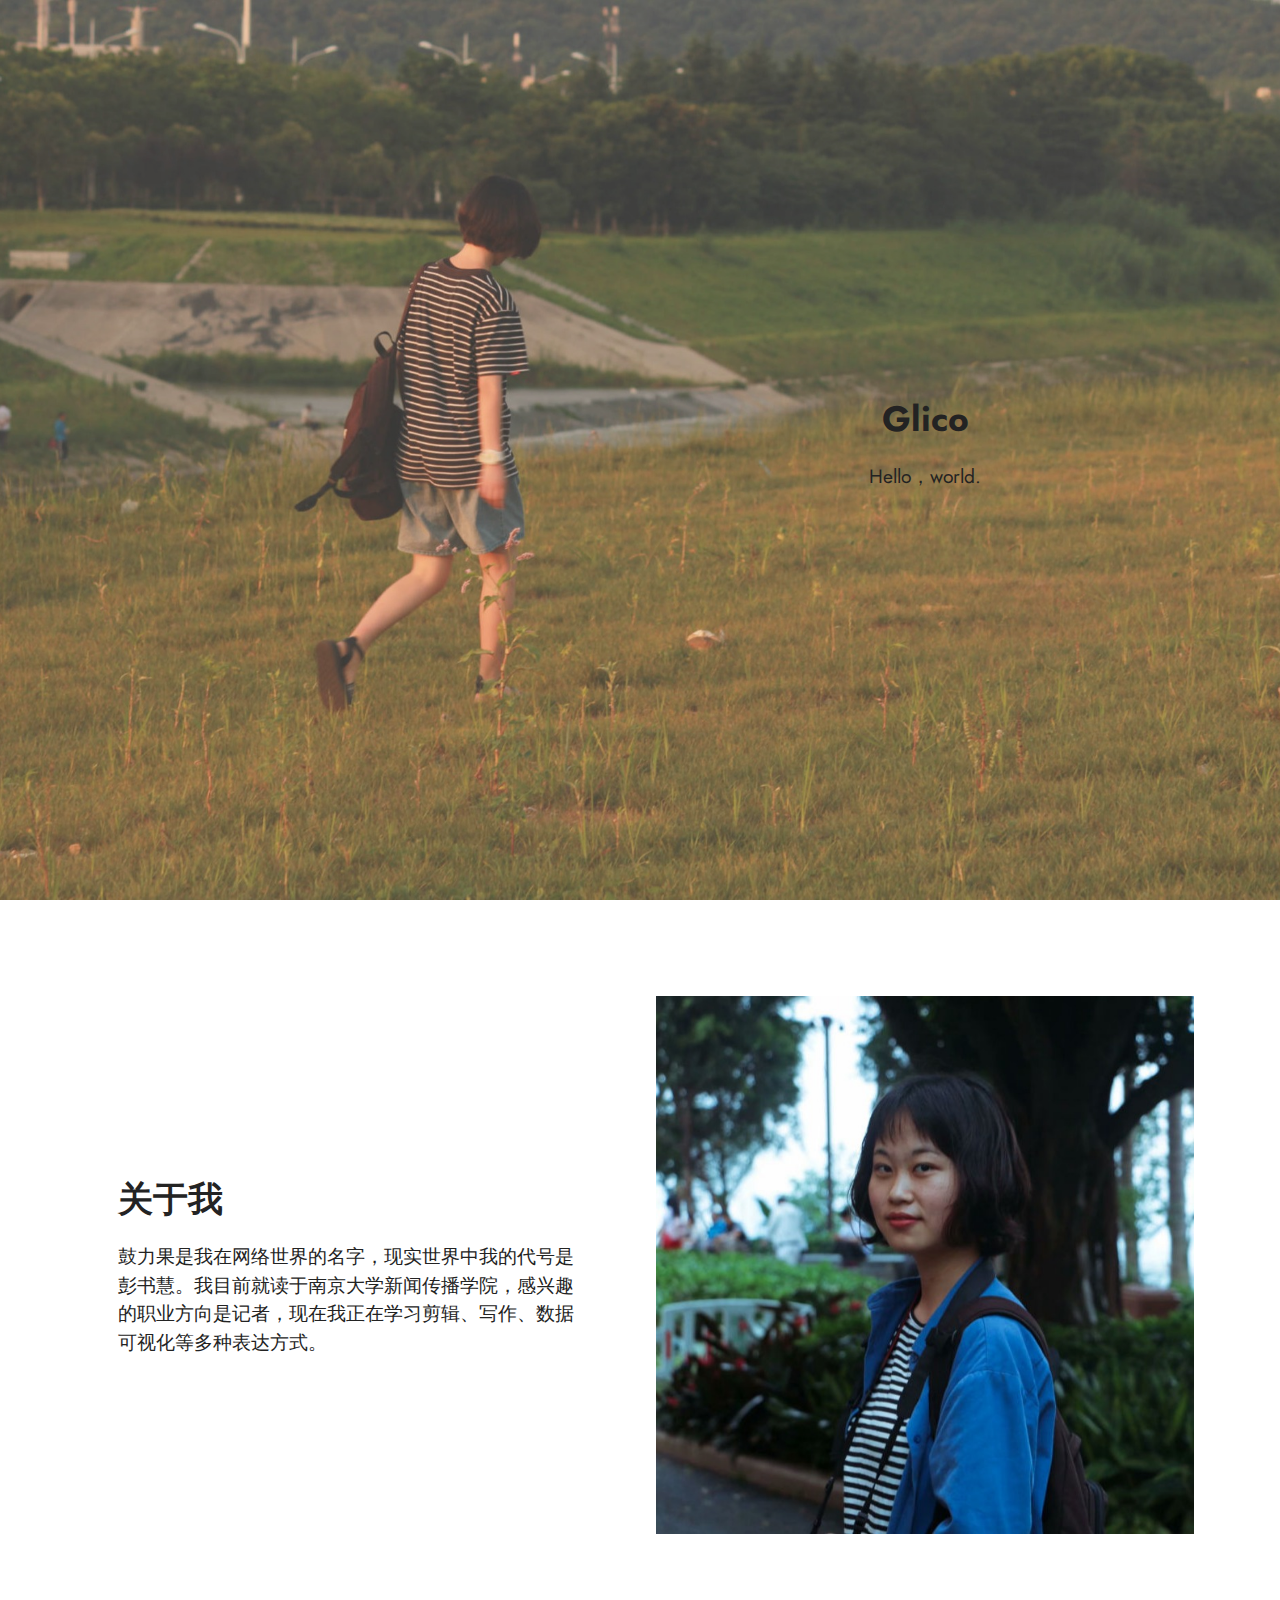
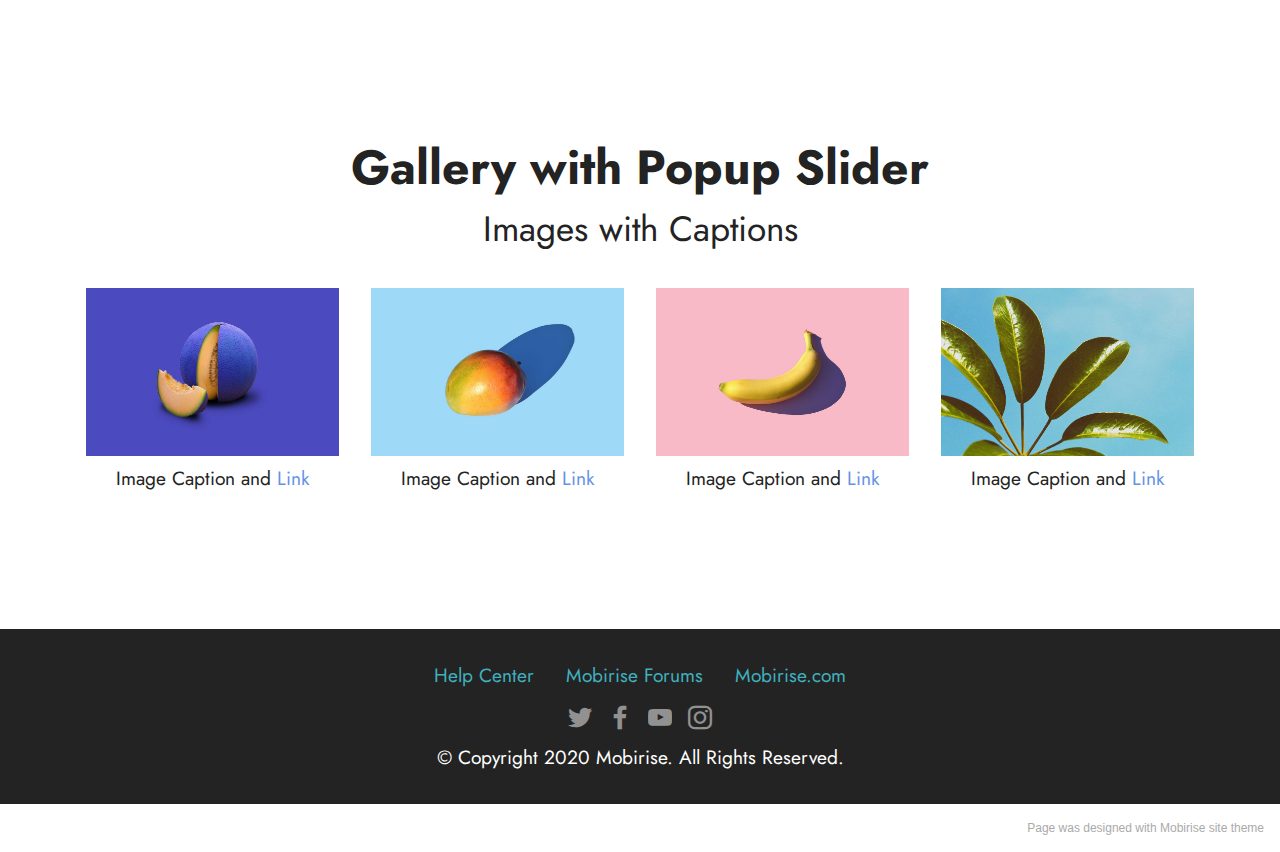
==== commit 8a3bdf03: "2ed" ====
--- a/index.html
+++ b/index.html
@@ -11,6 +11,7 @@
   
   
   <title>Github个人网站</title>
+  <link rel="stylesheet" href="assets/web/assets/mobirise-icons2/mobirise2.css">
   <link rel="stylesheet" href="assets/tether/tether.min.css">
   <link rel="stylesheet" href="assets/bootstrap/css/bootstrap.min.css">
   <link rel="stylesheet" href="assets/bootstrap/css/bootstrap-grid.min.css">
@@ -67,6 +68,106 @@
     </div>
 </section>
 
+<section class="gallery5 mbr-gallery cid-saVbHQaqlR" id="gallery5-u">
+    
+
+    
+
+    <div class="container">
+        <div class="mbr-section-head">
+            <h3 class="mbr-section-title mbr-fonts-style align-center m-0 display-2"><strong>Gallery with Popup Slider</strong></h3>
+            <h4 class="mbr-section-subtitle mbr-fonts-style align-center mb-0 mt-2 display-5">Images with Captions</h4>
+        </div>
+        <div class="row mbr-gallery mt-4">
+            <div class="col-12 col-md-6 col-lg-3 item gallery-image">
+                <div class="item-wrapper" data-toggle="modal" data-target="#saVbU3VvQA-modal">
+                    <img class="w-100" src="assets/images/features1.jpg" alt="" data-slide-to="0" data-target="#lb-saVbU3VvQA">
+                    <div class="icon-wrapper">
+                        <span class="mobi-mbri mobi-mbri-search mbr-iconfont mbr-iconfont-btn"></span>
+                    </div>
+                </div>
+                <h6 class="mbr-item-subtitle mbr-fonts-style align-center mb-2 mt-2 display-7">
+                    Image Caption and <a href="#" class="text-primary">Link</a>
+                </h6>
+            </div>
+            <div class="col-12 col-md-6 col-lg-3 item gallery-image">
+                <div class="item-wrapper" data-toggle="modal" data-target="#saVbU3VvQA-modal">
+                    <img class="w-100" src="assets/images/features2.jpg" alt="" data-slide-to="1" data-target="#lb-saVbU3VvQA">
+                    <div class="icon-wrapper">
+                        <span class="mobi-mbri mobi-mbri-search mbr-iconfont mbr-iconfont-btn"></span>
+                    </div>
+                </div>
+                <h6 class="mbr-item-subtitle mbr-fonts-style align-center mb-2 mt-2 display-7">
+                    Image Caption and <a href="#" class="text-primary">Link</a>
+                </h6>
+            </div>
+            <div class="col-12 col-md-6 col-lg-3 item gallery-image">
+                <div class="item-wrapper" data-toggle="modal" data-target="#saVbU3VvQA-modal">
+                    <img class="w-100" src="assets/images/features3.jpg" alt="" data-slide-to="2" data-target="#lb-saVbU3VvQA">
+                    <div class="icon-wrapper">
+                        <span class="mobi-mbri mobi-mbri-search mbr-iconfont mbr-iconfont-btn"></span>
+                    </div>
+                </div>
+                <h6 class="mbr-item-subtitle mbr-fonts-style align-center mb-2 mt-2 display-7">
+                    Image Caption and <a href="#" class="text-primary">Link</a>
+                </h6>
+            </div>
+            <div class="col-12 col-md-6 col-lg-3 item gallery-image">
+                <div class="item-wrapper" data-toggle="modal" data-target="#saVbU3VvQA-modal">
+                    <img class="w-100" src="assets/images/features4.jpg" alt="" data-slide-to="3" data-target="#lb-saVbU3VvQA">
+                    <div class="icon-wrapper">
+                        <span class="mobi-mbri mobi-mbri-search mbr-iconfont mbr-iconfont-btn"></span>
+                    </div>
+                </div>
+                <h6 class="mbr-item-subtitle mbr-fonts-style align-center mb-2 mt-2 display-7">
+                    Image Caption and <a href="#" class="text-primary">Link</a>
+                </h6>
+            </div>
+        </div>
+
+        <div class="modal mbr-slider" tabindex="-1" role="dialog" aria-hidden="true" id="saVbU3VvQA-modal">
+            <div class="modal-dialog" role="document">
+                <div class="modal-content">
+                    <div class="modal-body">
+                        <div class="carousel slide" id="lb-saVbU3VvQA" data-interval="5000">
+                            <div class="carousel-inner">
+                                <div class="carousel-item active">
+                                    <img class="d-block w-100" src="assets/images/features1.jpg" alt="">
+                                </div>
+                                <div class="carousel-item">
+                                    <img class="d-block w-100" src="assets/images/features2.jpg" alt="">
+                                </div>
+                                <div class="carousel-item">
+                                    <img class="d-block w-100" src="assets/images/features3.jpg" alt="">
+                                </div>
+                                <div class="carousel-item">
+                                    <img class="d-block w-100" src="assets/images/features4.jpg" alt="">
+                                </div>
+                            </div>
+                            <ol class="carousel-indicators">
+                                <li data-slide-to="0" class="active" data-target="#lb-saVbU3VvQA"></li>
+                                <li data-slide-to="1" data-target="#lb-saVbU3VvQA"></li>
+                                <li data-slide-to="2" data-target="#lb-saVbU3VvQA"></li>
+                                <li data-slide-to="3" data-target="#lb-saVbU3VvQA"></li>
+                            </ol>
+                            <a role="button" href="" class="close" data-dismiss="modal" aria-label="Close">
+                            </a>
+                            <a class="carousel-control-prev carousel-control" role="button" data-slide="prev" href="#lb-saVbU3VvQA">
+                                <span class="mobi-mbri mobi-mbri-arrow-prev" aria-hidden="true"></span>
+                                <span class="sr-only">Previous</span>
+                            </a>
+                            <a class="carousel-control-next carousel-control" role="button" data-slide="next" href="#lb-saVbU3VvQA">
+                                <span class="mobi-mbri mobi-mbri-arrow-next" aria-hidden="true"></span>
+                                <span class="sr-only">Next</span>
+                            </a>
+                        </div>
+                    </div>
+                </div>
+            </div>
+        </div>
+    </div>
+</section>
+
 <section class="footer3 cid-s48P1Icc8J" once="footers" id="footer3-i">
 
     
@@ -117,7 +218,7 @@
             </div>
         </div>
     </div>
-</section><section style="background-color: #fff; font-family: -apple-system, BlinkMacSystemFont, 'Segoe UI', 'Roboto', 'Helvetica Neue', Arial, sans-serif; color:#aaa; font-size:12px; padding: 0; align-items: center; display: flex;"><a href="https://mobirise.site/b" style="flex: 1 1; height: 3rem; padding-left: 1rem;"></a><p style="flex: 0 0 auto; margin:0; padding-right:1rem;">Develop your own site - <a href="https://mobirise.site/w" style="color:#aaa;">See here</a></p></section><script src="assets/web/assets/jquery/jquery.min.js"></script>  <script src="assets/popper/popper.min.js"></script>  <script src="assets/tether/tether.min.js"></script>  <script src="assets/bootstrap/js/bootstrap.min.js"></script>  <script src="assets/smoothscroll/smooth-scroll.js"></script>  <script src="assets/theme/js/script.js"></script>  
+</section><section style="background-color: #fff; font-family: -apple-system, BlinkMacSystemFont, 'Segoe UI', 'Roboto', 'Helvetica Neue', Arial, sans-serif; color:#aaa; font-size:12px; padding: 0; align-items: center; display: flex;"><a href="https://mobirise.site/m" style="flex: 1 1; height: 3rem; padding-left: 1rem;"></a><p style="flex: 0 0 auto; margin:0; padding-right:1rem;"><a href="https://mobirise.site/s" style="color:#aaa;">Page</a> was designed with Mobirise site theme</p></section><script src="assets/web/assets/jquery/jquery.min.js"></script>  <script src="assets/popper/popper.min.js"></script>  <script src="assets/tether/tether.min.js"></script>  <script src="assets/bootstrap/js/bootstrap.min.js"></script>  <script src="assets/smoothscroll/smooth-scroll.js"></script>  <script src="assets/theme/js/script.js"></script>  
   
   
 </body>
--- a/assets/web/assets/mobirise-icons2/mobirise2.css
+++ b/assets/web/assets/mobirise-icons2/mobirise2.css
@@ -0,0 +1,498 @@
+@font-face {
+  font-family: 'Moririse2';
+  font-display: swap;
+  src:  url('mobirise2.eot?f2bix4');
+  src:  url('mobirise2.eot?f2bix4#iefix') format('embedded-opentype'),
+    url('mobirise2.ttf?f2bix4') format('truetype'),
+    url('mobirise2.woff?f2bix4') format('woff'),
+    url('mobirise2.svg?f2bix4#mobirise2') format('svg');
+  font-weight: normal;
+  font-style: normal;
+}
+
+[class^="mobi-"], [class*=" mobi-"] {
+  /* use !important to prevent issues with browser extensions that change fonts */
+  font-family: 'Moririse2' !important;
+  speak: none;
+  font-style: normal;
+  font-weight: normal;
+  font-variant: normal;
+  text-transform: none;
+  line-height: 1;
+
+  /* Better Font Rendering =========== */
+  -webkit-font-smoothing: antialiased;
+  -moz-osx-font-smoothing: grayscale;
+}
+
+.mobi-mbri-add-submenu:before {
+  content: "\e900";
+}
+.mobi-mbri-alert:before {
+  content: "\e901";
+}
+.mobi-mbri-align-center:before {
+  content: "\e902";
+}
+.mobi-mbri-align-justify:before {
+  content: "\e903";
+}
+.mobi-mbri-align-left:before {
+  content: "\e904";
+}
+.mobi-mbri-align-right:before {
+  content: "\e905";
+}
+.mobi-mbri-android:before {
+  content: "\e906";
+}
+.mobi-mbri-apple:before {
+  content: "\e907";
+}
+.mobi-mbri-arrow-down:before {
+  content: "\e908";
+}
+.mobi-mbri-arrow-next:before {
+  content: "\e909";
+}
+.mobi-mbri-arrow-prev:before {
+  content: "\e90a";
+}
+.mobi-mbri-arrow-up:before {
+  content: "\e90b";
+}
+.mobi-mbri-bold:before {
+  content: "\e90c";
+}
+.mobi-mbri-bookmark:before {
+  content: "\e90d";
+}
+.mobi-mbri-bootstrap:before {
+  content: "\e90e";
+}
+.mobi-mbri-briefcase:before {
+  content: "\e90f";
+}
+.mobi-mbri-browse:before {
+  content: "\e910";
+}
+.mobi-mbri-bulleted-list:before {
+  content: "\e911";
+}
+.mobi-mbri-calendar:before {
+  content: "\e912";
+}
+.mobi-mbri-camera:before {
+  content: "\e913";
+}
+.mobi-mbri-cart-add:before {
+  content: "\e914";
+}
+.mobi-mbri-cart-full:before {
+  content: "\e915";
+}
+.mobi-mbri-cash:before {
+  content: "\e916";
+}
+.mobi-mbri-change-style:before {
+  content: "\e917";
+}
+.mobi-mbri-chat:before {
+  content: "\e918";
+}
+.mobi-mbri-clock:before {
+  content: "\e919";
+}
+.mobi-mbri-close:before {
+  content: "\e91a";
+}
+.mobi-mbri-cloud:before {
+  content: "\e91b";
+}
+.mobi-mbri-code:before {
+  content: "\e91c";
+}
+.mobi-mbri-contact-form:before {
+  content: "\e91d";
+}
+.mobi-mbri-credit-card:before {
+  content: "\e91e";
+}
+.mobi-mbri-cursor-click:before {
+  content: "\e91f";
+}
+.mobi-mbri-cust-feedback:before {
+  content: "\e920";
+}
+.mobi-mbri-database:before {
+  content: "\e921";
+}
+.mobi-mbri-delivery:before {
+  content: "\e922";
+}
+.mobi-mbri-desktop:before {
+  content: "\e923";
+}
+.mobi-mbri-devices:before {
+  content: "\e924";
+}
+.mobi-mbri-down:before {
+  content: "\e925";
+}
+.mobi-mbri-download-2:before {
+  content: "\e926";
+}
+.mobi-mbri-download:before {
+  content: "\e927";
+}
+.mobi-mbri-drag-n-drop-2:before {
+  content: "\e928";
+}
+.mobi-mbri-drag-n-drop:before {
+  content: "\e929";
+}
+.mobi-mbri-edit-2:before {
+  content: "\e92a";
+}
+.mobi-mbri-edit:before {
+  content: "\e92b";
+}
+.mobi-mbri-error:before {
+  content: "\e92c";
+}
+.mobi-mbri-extension:before {
+  content: "\e92d";
+}
+.mobi-mbri-features:before {
+  content: "\e92e";
+}
+.mobi-mbri-file:before {
+  content: "\e92f";
+}
+.mobi-mbri-flag:before {
+  content: "\e930";
+}
+.mobi-mbri-folder:before {
+  content: "\e931";
+}
+.mobi-mbri-gift:before {
+  content: "\e932";
+}
+.mobi-mbri-github:before {
+  content: "\e933";
+}
+.mobi-mbri-globe-2:before {
+  content: "\e934";
+}
+.mobi-mbri-globe:before {
+  content: "\e935";
+}
+.mobi-mbri-growing-chart:before {
+  content: "\e936";
+}
+.mobi-mbri-hearth:before {
+  content: "\e937";
+}
+.mobi-mbri-help:before {
+  content: "\e938";
+}
+.mobi-mbri-home:before {
+  content: "\e939";
+}
+.mobi-mbri-hot-cup:before {
+  content: "\e93a";
+}
+.mobi-mbri-idea:before {
+  content: "\e93b";
+}
+.mobi-mbri-image-gallery:before {
+  content: "\e93c";
+}
+.mobi-mbri-image-slider:before {
+  content: "\e93d";
+}
+.mobi-mbri-info:before {
+  content: "\e93e";
+}
+.mobi-mbri-italic:before {
+  content: "\e93f";
+}
+.mobi-mbri-key:before {
+  content: "\e940";
+}
+.mobi-mbri-laptop:before {
+  content: "\e941";
+}
+.mobi-mbri-layers:before {
+  content: "\e942";
+}
+.mobi-mbri-left-right:before {
+  content: "\e943";
+}
+.mobi-mbri-left:before {
+  content: "\e944";
+}
+.mobi-mbri-letter:before {
+  content: "\e945";
+}
+.mobi-mbri-like:before {
+  content: "\e946";
+}
+.mobi-mbri-link:before {
+  content: "\e947";
+}
+.mobi-mbri-lock:before {
+  content: "\e948";
+}
+.mobi-mbri-login:before {
+  content: "\e949";
+}
+.mobi-mbri-logout:before {
+  content: "\e94a";
+}
+.mobi-mbri-magic-stick:before {
+  content: "\e94b";
+}
+.mobi-mbri-map-pin:before {
+  content: "\e94c";
+}
+.mobi-mbri-menu:before {
+  content: "\e94d";
+}
+.mobi-mbri-mobile-2:before {
+  content: "\e94e";
+}
+.mobi-mbri-mobile-horizontal:before {
+  content: "\e94f";
+}
+.mobi-mbri-mobile:before {
+  content: "\e950";
+}
+.mobi-mbri-mobirise:before {
+  content: "\e951";
+}
+.mobi-mbri-more-horizontal:before {
+  content: "\e952";
+}
+.mobi-mbri-more-vertical:before {
+  content: "\e953";
+}
+.mobi-mbri-music:before {
+  content: "\e954";
+}
+.mobi-mbri-new-file:before {
+  content: "\e955";
+}
+.mobi-mbri-numbered-list:before {
+  content: "\e956";
+}
+.mobi-mbri-opened-folder:before {
+  content: "\e957";
+}
+.mobi-mbri-pages:before {
+  content: "\e958";
+}
+.mobi-mbri-paper-plane:before {
+  content: "\e959";
+}
+.mobi-mbri-paperclip:before {
+  content: "\e95a";
+}
+.mobi-mbri-phone:before {
+  content: "\e95b";
+}
+.mobi-mbri-photo:before {
+  content: "\e95c";
+}
+.mobi-mbri-photos:before {
+  content: "\e95d";
+}
+.mobi-mbri-pin:before {
+  content: "\e95e";
+}
+.mobi-mbri-play:before {
+  content: "\e95f";
+}
+.mobi-mbri-plus:before {
+  content: "\e960";
+}
+.mobi-mbri-preview:before {
+  content: "\e961";
+}
+.mobi-mbri-print:before {
+  content: "\e962";
+}
+.mobi-mbri-protect:before {
+  content: "\e963";
+}
+.mobi-mbri-question:before {
+  content: "\e964";
+}
+.mobi-mbri-quote-left:before {
+  content: "\e965";
+}
+.mobi-mbri-quote-right:before {
+  content: "\e966";
+}
+.mobi-mbri-redo:before {
+  content: "\e967";
+}
+.mobi-mbri-refresh:before {
+  content: "\e968";
+}
+.mobi-mbri-responsive-2:before {
+  content: "\e969";
+}
+.mobi-mbri-responsive:before {
+  content: "\e96a";
+}
+.mobi-mbri-right:before {
+  content: "\e96b";
+}
+.mobi-mbri-rocket:before {
+  content: "\e96c";
+}
+.mobi-mbri-sad-face:before {
+  content: "\e96d";
+}
+.mobi-mbri-sale:before {
+  content: "\e96e";
+}
+.mobi-mbri-save:before {
+  content: "\e96f";
+}
+.mobi-mbri-search:before {
+  content: "\e970";
+}
+.mobi-mbri-setting-2:before {
+  content: "\e971";
+}
+.mobi-mbri-setting-3:before {
+  content: "\e972";
+}
+.mobi-mbri-setting:before {
+  content: "\e973";
+}
+.mobi-mbri-share:before {
+  content: "\e974";
+}
+.mobi-mbri-shopping-bag:before {
+  content: "\e975";
+}
+.mobi-mbri-shopping-basket:before {
+  content: "\e976";
+}
+.mobi-mbri-shopping-cart:before {
+  content: "\e977";
+}
+.mobi-mbri-sites:before {
+  content: "\e978";
+}
+.mobi-mbri-smile-face:before {
+  content: "\e979";
+}
+.mobi-mbri-speed:before {
+  content: "\e97a";
+}
+.mobi-mbri-star:before {
+  content: "\e97b";
+}
+.mobi-mbri-success:before {
+  content: "\e97c";
+}
+.mobi-mbri-sun:before {
+  content: "\e97d";
+}
+.mobi-mbri-sun2:before {
+  content: "\e97e";
+}
+.mobi-mbri-tablet-vertical:before {
+  content: "\e97f";
+}
+.mobi-mbri-tablet:before {
+  content: "\e980";
+}
+.mobi-mbri-target:before {
+  content: "\e981";
+}
+.mobi-mbri-timer:before {
+  content: "\e982";
+}
+.mobi-mbri-to-ftp:before {
+  content: "\e983";
+}
+.mobi-mbri-to-local-drive:before {
+  content: "\e984";
+}
+.mobi-mbri-touch-swipe:before {
+  content: "\e985";
+}
+.mobi-mbri-touch:before {
+  content: "\e986";
+}
+.mobi-mbri-trash:before {
+  content: "\e987";
+}
+.mobi-mbri-underline:before {
+  content: "\e988";
+}
+.mobi-mbri-undo:before {
+  content: "\e989";
+}
+.mobi-mbri-unlink:before {
+  content: "\e98a";
+}
+.mobi-mbri-unlock:before {
+  content: "\e98b";
+}
+.mobi-mbri-up-down:before {
+  content: "\e98c";
+}
+.mobi-mbri-up:before {
+  content: "\e98d";
+}
+.mobi-mbri-update:before {
+  content: "\e98e";
+}
+.mobi-mbri-upload-2:before {
+  content: "\e98f";
+}
+.mobi-mbri-upload:before {
+  content: "\e990";
+}
+.mobi-mbri-user-2:before {
+  content: "\e991";
+}
+.mobi-mbri-user:before {
+  content: "\e992";
+}
+.mobi-mbri-users:before {
+  content: "\e993";
+}
+.mobi-mbri-video-play:before {
+  content: "\e994";
+}
+.mobi-mbri-video:before {
+  content: "\e995";
+}
+.mobi-mbri-watch:before {
+  content: "\e996";
+}
+.mobi-mbri-website-theme-2:before {
+  content: "\e997";
+}
+.mobi-mbri-website-theme:before {
+  content: "\e998";
+}
+.mobi-mbri-wifi:before {
+  content: "\e999";
+}
+.mobi-mbri-windows:before {
+  content: "\e99a";
+}
+.mobi-mbri-zoom-in:before {
+  content: "\e99b";
+}
+.mobi-mbri-zoom-out:before {
+  content: "\e99c";
+}
--- a/assets/mobirise/css/mbr-additional.css
+++ b/assets/mobirise/css/mbr-additional.css
@@ -711,6 +711,257 @@
   .cid-saPY6BIhew .text-wrapper {
     padding: 2rem;
   }
+}
+.cid-saVbHQaqlR {
+  padding-top: 6rem;
+  padding-bottom: 6rem;
+  background-color: #ffffff;
+}
+.cid-saVbHQaqlR .item {
+  padding-bottom: 2rem;
+}
+.cid-saVbHQaqlR .item-wrapper {
+  position: relative;
+}
+.cid-saVbHQaqlR .item-wrapper .icon-wrapper {
+  pointer-events: none;
+  position: absolute;
+  width: 80px;
+  height: 80px;
+  font-size: 40px;
+  left: 50%;
+  top: 50%;
+  display: flex;
+  align-items: center;
+  justify-content: center;
+  border: 3px solid #ffffff;
+  border-radius: 50%;
+  opacity: 0;
+  color: #ffffff;
+  transform: translateX(-50%) translateY(-50%);
+  background-color: #1b1b1b;
+  transition: 0.2s;
+}
+.cid-saVbHQaqlR .item-wrapper:hover .icon-wrapper {
+  opacity: 0.7;
+}
+.cid-saVbHQaqlR .carousel-control,
+.cid-saVbHQaqlR .close {
+  background: #1b1b1b;
+}
+.cid-saVbHQaqlR .carousel-control-prev {
+  margin-left: 2.5rem;
+}
+.cid-saVbHQaqlR .carousel-control-prev span {
+  margin-right: 5px;
+}
+.cid-saVbHQaqlR .carousel-control-next {
+  margin-right: 2.5rem;
+}
+.cid-saVbHQaqlR .carousel-control-next span {
+  margin-left: 5px;
+}
+.cid-saVbHQaqlR .close {
+  position: fixed;
+  opacity: 0.5;
+  font-size: 22px;
+  font-weight: 300;
+  width: 60px;
+  height: 60px;
+  border-radius: 50%;
+  color: #fff;
+  top: 2.5rem;
+  right: 2.5rem;
+  border: 2px solid #fff;
+  text-shadow: none;
+  z-index: 5;
+  transition: opacity 0.3s ease;
+  font-family: 'Moririse2';
+  align-items: center;
+  justify-content: center;
+  display: flex;
+}
+.cid-saVbHQaqlR .close::before {
+  content: '\e91a';
+}
+.cid-saVbHQaqlR .close:hover {
+  opacity: 1;
+  background: #000;
+  color: #fff;
+}
+.cid-saVbHQaqlR .carousel-control {
+  display: flex;
+  top: 50%;
+  width: 60px;
+  height: 60px;
+  margin-top: -1.5rem;
+  font-size: 22px;
+  background-color: rgba(0, 0, 0, 0.5);
+  border: 2px solid #fff;
+  border-radius: 50%;
+  transition: all 0.3s;
+}
+.cid-saVbHQaqlR .carousel-control.carousel-control-prev {
+  left: 0;
+  margin-left: 2.5rem;
+}
+.cid-saVbHQaqlR .carousel-control.carousel-control-next {
+  right: 0;
+  margin-right: 2.5rem;
+}
+@media (max-width: 767px) {
+  .cid-saVbHQaqlR .carousel-control {
+    top: auto;
+    bottom: 1rem;
+  }
+}
+.cid-saVbHQaqlR .carousel-indicators {
+  position: absolute;
+  bottom: 0;
+  margin-bottom: 3px;
+}
+.cid-saVbHQaqlR .carousel-indicators li {
+  max-width: 15px;
+  height: 15px;
+  width: 15px;
+  max-height: 15px;
+  margin: 3px;
+  background-color: rgba(0, 0, 0, 0.5);
+  border: 2px solid #fff;
+  border-radius: 50%;
+  opacity: 0.5;
+  transition: all 0.3s;
+}
+.cid-saVbHQaqlR .carousel-indicators li.active,
+.cid-saVbHQaqlR .carousel-indicators li:hover {
+  opacity: 0.9;
+}
+.cid-saVbHQaqlR .carousel-indicators li::after,
+.cid-saVbHQaqlR .carousel-indicators li::before {
+  content: none;
+}
+.cid-saVbHQaqlR .carousel-indicators.ie-fix {
+  left: 50%;
+  display: block;
+  width: 60%;
+  margin-left: -30%;
+  text-align: center;
+}
+@media (max-width: 768px) {
+  .cid-saVbHQaqlR .carousel-indicators {
+    display: none !important;
+  }
+}
+@media (max-width: 991px) {
+  .cid-saVbHQaqlR .carousel-indicators {
+    margin-bottom: 3.625rem !important;
+    padding-left: 2.5rem;
+    padding-right: 2.5rem;
+  }
+}
+@media (max-width: 767px) {
+  .cid-saVbHQaqlR .carousel-indicators {
+    display: none;
+  }
+}
+.cid-saVbHQaqlR .carousel-inner {
+  display: flex;
+  align-items: center;
+}
+.cid-saVbHQaqlR .carousel-inner > .active {
+  display: block;
+}
+.cid-saVbHQaqlR .carousel-control.left {
+  left: 0;
+  margin-left: 2.5rem;
+}
+.cid-saVbHQaqlR .carousel-control.right {
+  right: 0;
+  margin-right: 2.5rem;
+}
+.cid-saVbHQaqlR .carousel-control:hover {
+  background: #1b1b1b;
+  color: #fff;
+  opacity: 1;
+}
+@media (max-width: 768px) {
+  .cid-saVbHQaqlR .carousel-control,
+  .cid-saVbHQaqlR .carousel-indicators,
+  .cid-saVbHQaqlR .modal .close {
+    position: fixed;
+  }
+}
+@media (max-width: 767px) {
+  .cid-saVbHQaqlR .mbr-slider .carousel-control {
+    top: auto;
+    bottom: 20px;
+  }
+  .cid-saVbHQaqlR .mbr-slider > .container .carousel-control {
+    margin-bottom: 0;
+  }
+}
+.cid-saVbHQaqlR .carousel-indicators .active,
+.cid-saVbHQaqlR .carousel-indicators li {
+  width: 7px;
+  height: 7px;
+  margin: 3px;
+  background: #000000;
+  opacity: 0.5;
+  border: 4px solid #000000;
+}
+.cid-saVbHQaqlR .carousel-indicators .active {
+  background: #fff;
+}
+.cid-saVbHQaqlR .carousel-indicators li {
+  max-width: 15px;
+  max-height: 15px;
+  border-radius: 50%;
+}
+.cid-saVbHQaqlR .modal {
+  padding-left: 0 !important;
+  position: fixed;
+  overflow: hidden;
+  padding-right: 0 !important;
+}
+.cid-saVbHQaqlR .modal-dialog {
+  margin: 0 auto;
+  max-width: 100%;
+  padding-left: 1rem;
+  padding-right: 1rem;
+}
+.cid-saVbHQaqlR .modal-content {
+  border-radius: 0;
+  border: none;
+  background: transparent;
+}
+.cid-saVbHQaqlR .modal-body {
+  padding: 0;
+  display: flex;
+  align-items: center;
+}
+.cid-saVbHQaqlR .modal-body img {
+  width: 100%;
+  object-fit: contain;
+  max-height: calc(100vh - 1.75rem);
+}
+.cid-saVbHQaqlR .carousel {
+  width: 100%;
+}
+.cid-saVbHQaqlR .modal-backdrop.in {
+  opacity: 0.8;
+}
+.cid-saVbHQaqlR .modal.fade .modal-dialog {
+  transition: margin-top 0.3s ease-out;
+}
+.cid-saVbHQaqlR .modal.fade .modal-dialog,
+.cid-saVbHQaqlR .modal.in .modal-dialog {
+  transform: none;
+}
+.cid-saVbHQaqlR .mbr-gallery .item-wrapper {
+  cursor: pointer;
+}
+.cid-saVbHQaqlR H6 {
+  text-align: center;
 }
 .cid-s48P1Icc8J {
   padding-top: 2rem;
--- a/assets/mobirise/css/mbr-additional.css
+++ b/assets/mobirise/css/mbr-additional.css
@@ -711,6 +711,257 @@
   .cid-saPY6BIhew .text-wrapper {
     padding: 2rem;
   }
+}
+.cid-saVbHQaqlR {
+  padding-top: 6rem;
+  padding-bottom: 6rem;
+  background-color: #ffffff;
+}
+.cid-saVbHQaqlR .item {
+  padding-bottom: 2rem;
+}
+.cid-saVbHQaqlR .item-wrapper {
+  position: relative;
+}
+.cid-saVbHQaqlR .item-wrapper .icon-wrapper {
+  pointer-events: none;
+  position: absolute;
+  width: 80px;
+  height: 80px;
+  font-size: 40px;
+  left: 50%;
+  top: 50%;
+  display: flex;
+  align-items: center;
+  justify-content: center;
+  border: 3px solid #ffffff;
+  border-radius: 50%;
+  opacity: 0;
+  color: #ffffff;
+  transform: translateX(-50%) translateY(-50%);
+  background-color: #1b1b1b;
+  transition: 0.2s;
+}
+.cid-saVbHQaqlR .item-wrapper:hover .icon-wrapper {
+  opacity: 0.7;
+}
+.cid-saVbHQaqlR .carousel-control,
+.cid-saVbHQaqlR .close {
+  background: #1b1b1b;
+}
+.cid-saVbHQaqlR .carousel-control-prev {
+  margin-left: 2.5rem;
+}
+.cid-saVbHQaqlR .carousel-control-prev span {
+  margin-right: 5px;
+}
+.cid-saVbHQaqlR .carousel-control-next {
+  margin-right: 2.5rem;
+}
+.cid-saVbHQaqlR .carousel-control-next span {
+  margin-left: 5px;
+}
+.cid-saVbHQaqlR .close {
+  position: fixed;
+  opacity: 0.5;
+  font-size: 22px;
+  font-weight: 300;
+  width: 60px;
+  height: 60px;
+  border-radius: 50%;
+  color: #fff;
+  top: 2.5rem;
+  right: 2.5rem;
+  border: 2px solid #fff;
+  text-shadow: none;
+  z-index: 5;
+  transition: opacity 0.3s ease;
+  font-family: 'Moririse2';
+  align-items: center;
+  justify-content: center;
+  display: flex;
+}
+.cid-saVbHQaqlR .close::before {
+  content: '\e91a';
+}
+.cid-saVbHQaqlR .close:hover {
+  opacity: 1;
+  background: #000;
+  color: #fff;
+}
+.cid-saVbHQaqlR .carousel-control {
+  display: flex;
+  top: 50%;
+  width: 60px;
+  height: 60px;
+  margin-top: -1.5rem;
+  font-size: 22px;
+  background-color: rgba(0, 0, 0, 0.5);
+  border: 2px solid #fff;
+  border-radius: 50%;
+  transition: all 0.3s;
+}
+.cid-saVbHQaqlR .carousel-control.carousel-control-prev {
+  left: 0;
+  margin-left: 2.5rem;
+}
+.cid-saVbHQaqlR .carousel-control.carousel-control-next {
+  right: 0;
+  margin-right: 2.5rem;
+}
+@media (max-width: 767px) {
+  .cid-saVbHQaqlR .carousel-control {
+    top: auto;
+    bottom: 1rem;
+  }
+}
+.cid-saVbHQaqlR .carousel-indicators {
+  position: absolute;
+  bottom: 0;
+  margin-bottom: 3px;
+}
+.cid-saVbHQaqlR .carousel-indicators li {
+  max-width: 15px;
+  height: 15px;
+  width: 15px;
+  max-height: 15px;
+  margin: 3px;
+  background-color: rgba(0, 0, 0, 0.5);
+  border: 2px solid #fff;
+  border-radius: 50%;
+  opacity: 0.5;
+  transition: all 0.3s;
+}
+.cid-saVbHQaqlR .carousel-indicators li.active,
+.cid-saVbHQaqlR .carousel-indicators li:hover {
+  opacity: 0.9;
+}
+.cid-saVbHQaqlR .carousel-indicators li::after,
+.cid-saVbHQaqlR .carousel-indicators li::before {
+  content: none;
+}
+.cid-saVbHQaqlR .carousel-indicators.ie-fix {
+  left: 50%;
+  display: block;
+  width: 60%;
+  margin-left: -30%;
+  text-align: center;
+}
+@media (max-width: 768px) {
+  .cid-saVbHQaqlR .carousel-indicators {
+    display: none !important;
+  }
+}
+@media (max-width: 991px) {
+  .cid-saVbHQaqlR .carousel-indicators {
+    margin-bottom: 3.625rem !important;
+    padding-left: 2.5rem;
+    padding-right: 2.5rem;
+  }
+}
+@media (max-width: 767px) {
+  .cid-saVbHQaqlR .carousel-indicators {
+    display: none;
+  }
+}
+.cid-saVbHQaqlR .carousel-inner {
+  display: flex;
+  align-items: center;
+}
+.cid-saVbHQaqlR .carousel-inner > .active {
+  display: block;
+}
+.cid-saVbHQaqlR .carousel-control.left {
+  left: 0;
+  margin-left: 2.5rem;
+}
+.cid-saVbHQaqlR .carousel-control.right {
+  right: 0;
+  margin-right: 2.5rem;
+}
+.cid-saVbHQaqlR .carousel-control:hover {
+  background: #1b1b1b;
+  color: #fff;
+  opacity: 1;
+}
+@media (max-width: 768px) {
+  .cid-saVbHQaqlR .carousel-control,
+  .cid-saVbHQaqlR .carousel-indicators,
+  .cid-saVbHQaqlR .modal .close {
+    position: fixed;
+  }
+}
+@media (max-width: 767px) {
+  .cid-saVbHQaqlR .mbr-slider .carousel-control {
+    top: auto;
+    bottom: 20px;
+  }
+  .cid-saVbHQaqlR .mbr-slider > .container .carousel-control {
+    margin-bottom: 0;
+  }
+}
+.cid-saVbHQaqlR .carousel-indicators .active,
+.cid-saVbHQaqlR .carousel-indicators li {
+  width: 7px;
+  height: 7px;
+  margin: 3px;
+  background: #000000;
+  opacity: 0.5;
+  border: 4px solid #000000;
+}
+.cid-saVbHQaqlR .carousel-indicators .active {
+  background: #fff;
+}
+.cid-saVbHQaqlR .carousel-indicators li {
+  max-width: 15px;
+  max-height: 15px;
+  border-radius: 50%;
+}
+.cid-saVbHQaqlR .modal {
+  padding-left: 0 !important;
+  position: fixed;
+  overflow: hidden;
+  padding-right: 0 !important;
+}
+.cid-saVbHQaqlR .modal-dialog {
+  margin: 0 auto;
+  max-width: 100%;
+  padding-left: 1rem;
+  padding-right: 1rem;
+}
+.cid-saVbHQaqlR .modal-content {
+  border-radius: 0;
+  border: none;
+  background: transparent;
+}
+.cid-saVbHQaqlR .modal-body {
+  padding: 0;
+  display: flex;
+  align-items: center;
+}
+.cid-saVbHQaqlR .modal-body img {
+  width: 100%;
+  object-fit: contain;
+  max-height: calc(100vh - 1.75rem);
+}
+.cid-saVbHQaqlR .carousel {
+  width: 100%;
+}
+.cid-saVbHQaqlR .modal-backdrop.in {
+  opacity: 0.8;
+}
+.cid-saVbHQaqlR .modal.fade .modal-dialog {
+  transition: margin-top 0.3s ease-out;
+}
+.cid-saVbHQaqlR .modal.fade .modal-dialog,
+.cid-saVbHQaqlR .modal.in .modal-dialog {
+  transform: none;
+}
+.cid-saVbHQaqlR .mbr-gallery .item-wrapper {
+  cursor: pointer;
+}
+.cid-saVbHQaqlR H6 {
+  text-align: center;
 }
 .cid-s48P1Icc8J {
   padding-top: 2rem;
